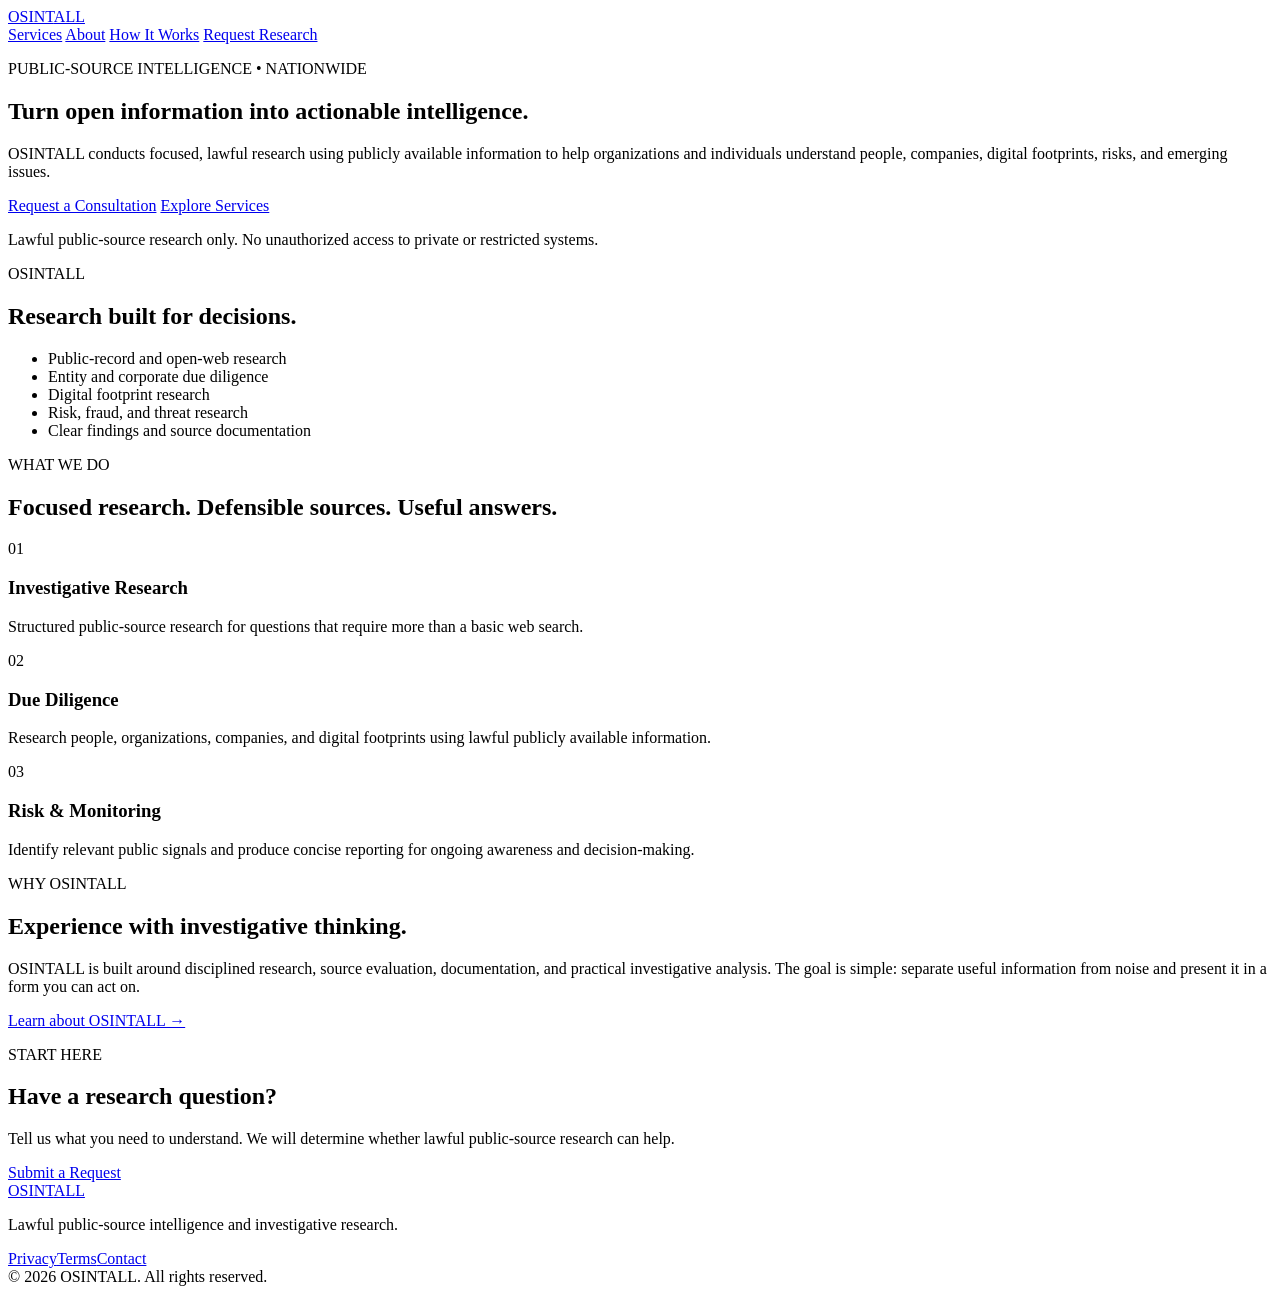
==== index.html @ 24fcc076 "Build OSINTALL public website homepage" ====
<!doctype html>
<html lang="en">
<head>
  <meta charset="utf-8">
  <meta name="viewport" content="width=device-width, initial-scale=1">
  <meta name="description" content="OSINTALL provides lawful, public-source intelligence research, due diligence, digital footprint analysis, risk research, and investigative support across the United States.">
  <title>OSINTALL | Public-Source Intelligence</title>
  <link rel="stylesheet" href="styles.css">
</head>
<body>
  <header class="site-header">
    <div class="container nav-wrap">
      <a class="brand" href="index.html">OSINT<span>ALL</span></a>
      <nav aria-label="Main navigation">
        <a href="services.html">Services</a>
        <a href="about.html">About</a>
        <a href="how-it-works.html">How It Works</a>
        <a class="nav-cta" href="contact.html">Request Research</a>
      </nav>
    </div>
  </header>

  <main>
    <section class="hero">
      <div class="container hero-grid">
        <div>
          <p class="eyebrow">PUBLIC-SOURCE INTELLIGENCE • NATIONWIDE</p>
          <h1>Turn open information into actionable intelligence.</h1>
          <p class="lead">OSINTALL conducts focused, lawful research using publicly available information to help organizations and individuals understand people, companies, digital footprints, risks, and emerging issues.</p>
          <div class="actions">
            <a class="button primary" href="contact.html">Request a Consultation</a>
            <a class="button secondary" href="services.html">Explore Services</a>
          </div>
          <p class="note">Lawful public-source research only. No unauthorized access to private or restricted systems.</p>
        </div>
        <div class="hero-card">
          <div class="signal">OSINTALL</div>
          <h2>Research built for decisions.</h2>
          <ul>
            <li>Public-record and open-web research</li>
            <li>Entity and corporate due diligence</li>
            <li>Digital footprint research</li>
            <li>Risk, fraud, and threat research</li>
            <li>Clear findings and source documentation</li>
          </ul>
        </div>
      </div>
    </section>

    <section class="section">
      <div class="container">
        <div class="section-heading">
          <p class="eyebrow">WHAT WE DO</p>
          <h2>Focused research. Defensible sources. Useful answers.</h2>
        </div>
        <div class="cards three">
          <article class="card"><span class="icon">01</span><h3>Investigative Research</h3><p>Structured public-source research for questions that require more than a basic web search.</p></article>
          <article class="card"><span class="icon">02</span><h3>Due Diligence</h3><p>Research people, organizations, companies, and digital footprints using lawful publicly available information.</p></article>
          <article class="card"><span class="icon">03</span><h3>Risk & Monitoring</h3><p>Identify relevant public signals and produce concise reporting for ongoing awareness and decision-making.</p></article>
        </div>
      </div>
    </section>

    <section class="section dark">
      <div class="container split">
        <div><p class="eyebrow">WHY OSINTALL</p><h2>Experience with investigative thinking.</h2></div>
        <div><p>OSINTALL is built around disciplined research, source evaluation, documentation, and practical investigative analysis. The goal is simple: separate useful information from noise and present it in a form you can act on.</p><a class="text-link" href="about.html">Learn about OSINTALL →</a></div>
      </div>
    </section>

    <section class="section">
      <div class="container cta-panel">
        <div><p class="eyebrow">START HERE</p><h2>Have a research question?</h2><p>Tell us what you need to understand. We will determine whether lawful public-source research can help.</p></div>
        <a class="button primary" href="contact.html">Submit a Request</a>
      </div>
    </section>
  </main>

  <footer class="site-footer">
    <div class="container footer-grid">
      <div><a class="brand" href="index.html">OSINT<span>ALL</span></a><p>Lawful public-source intelligence and investigative research.</p></div>
      <div><a href="privacy.html">Privacy</a><a href="terms.html">Terms</a><a href="contact.html">Contact</a></div>
    </div>
    <div class="container copyright">© 2026 OSINTALL. All rights reserved.</div>
  </footer>
  <script src="script.js"></script>
</body>
</html>
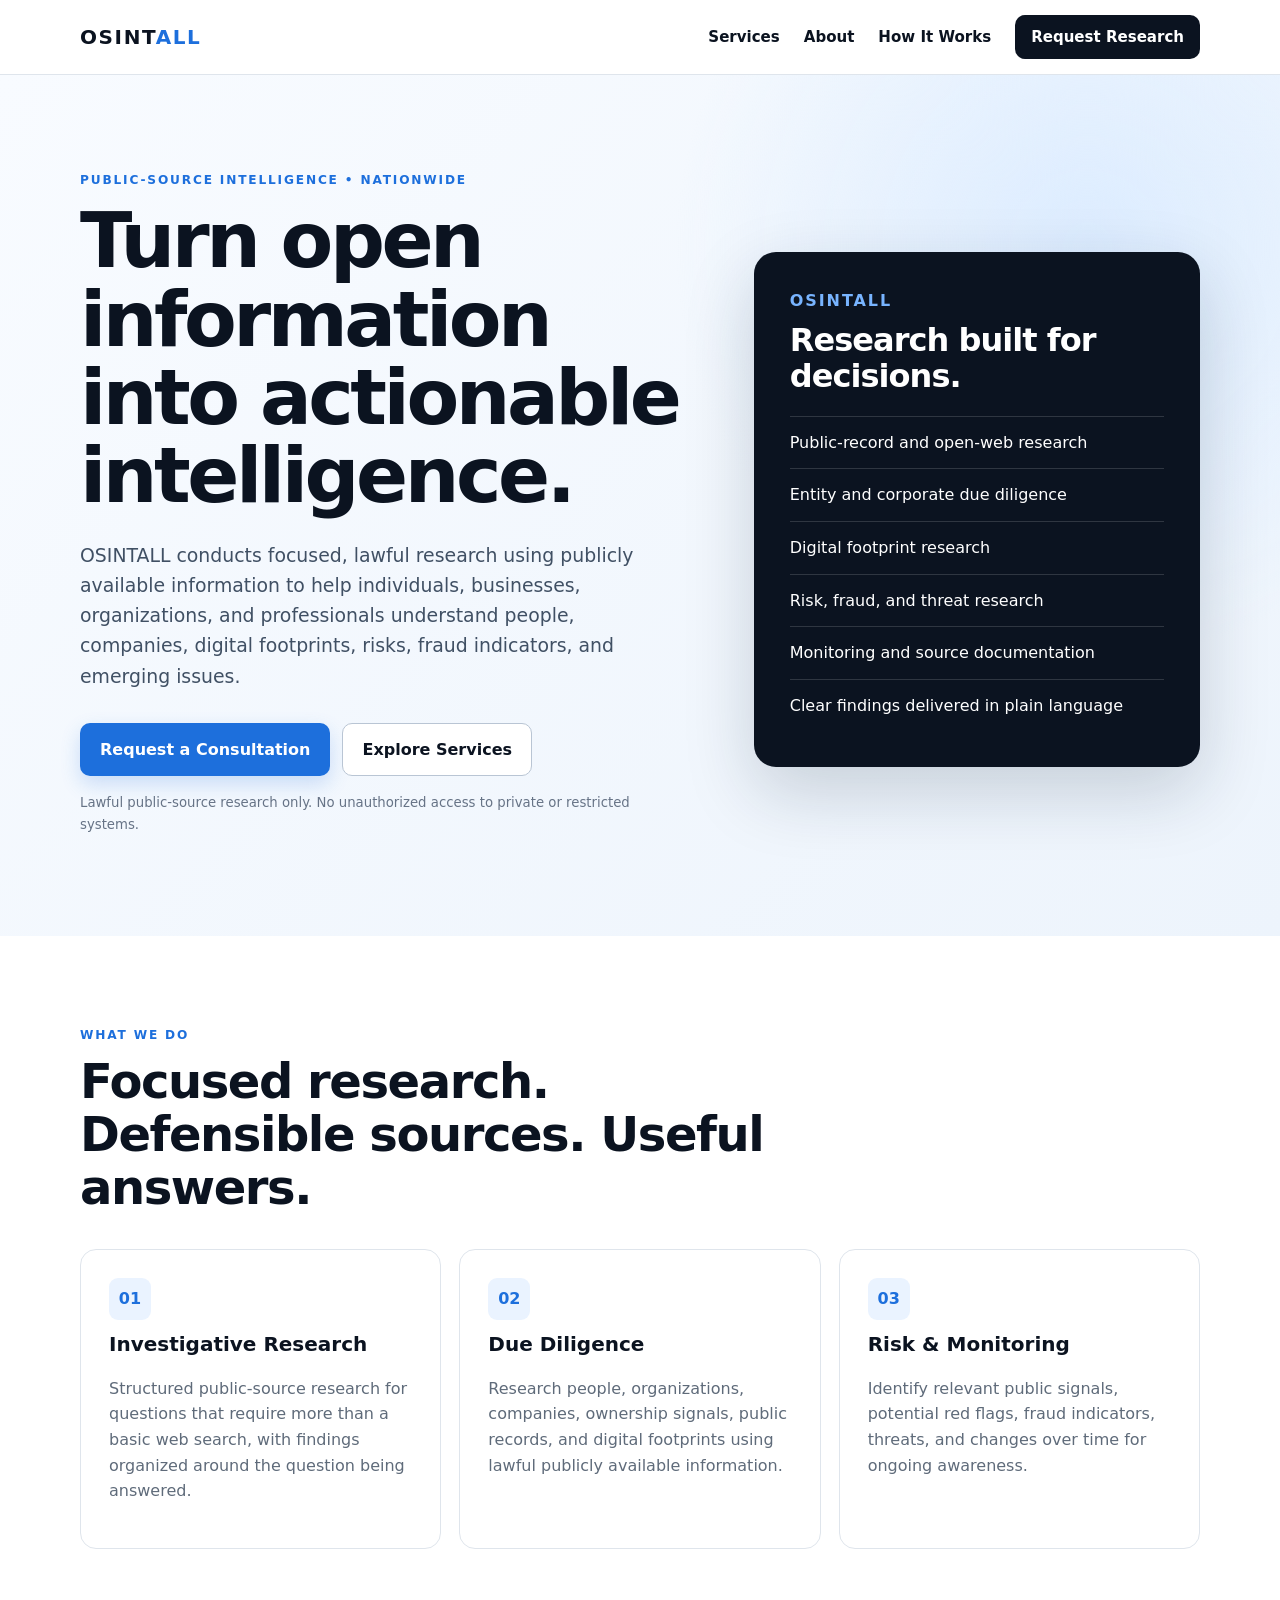
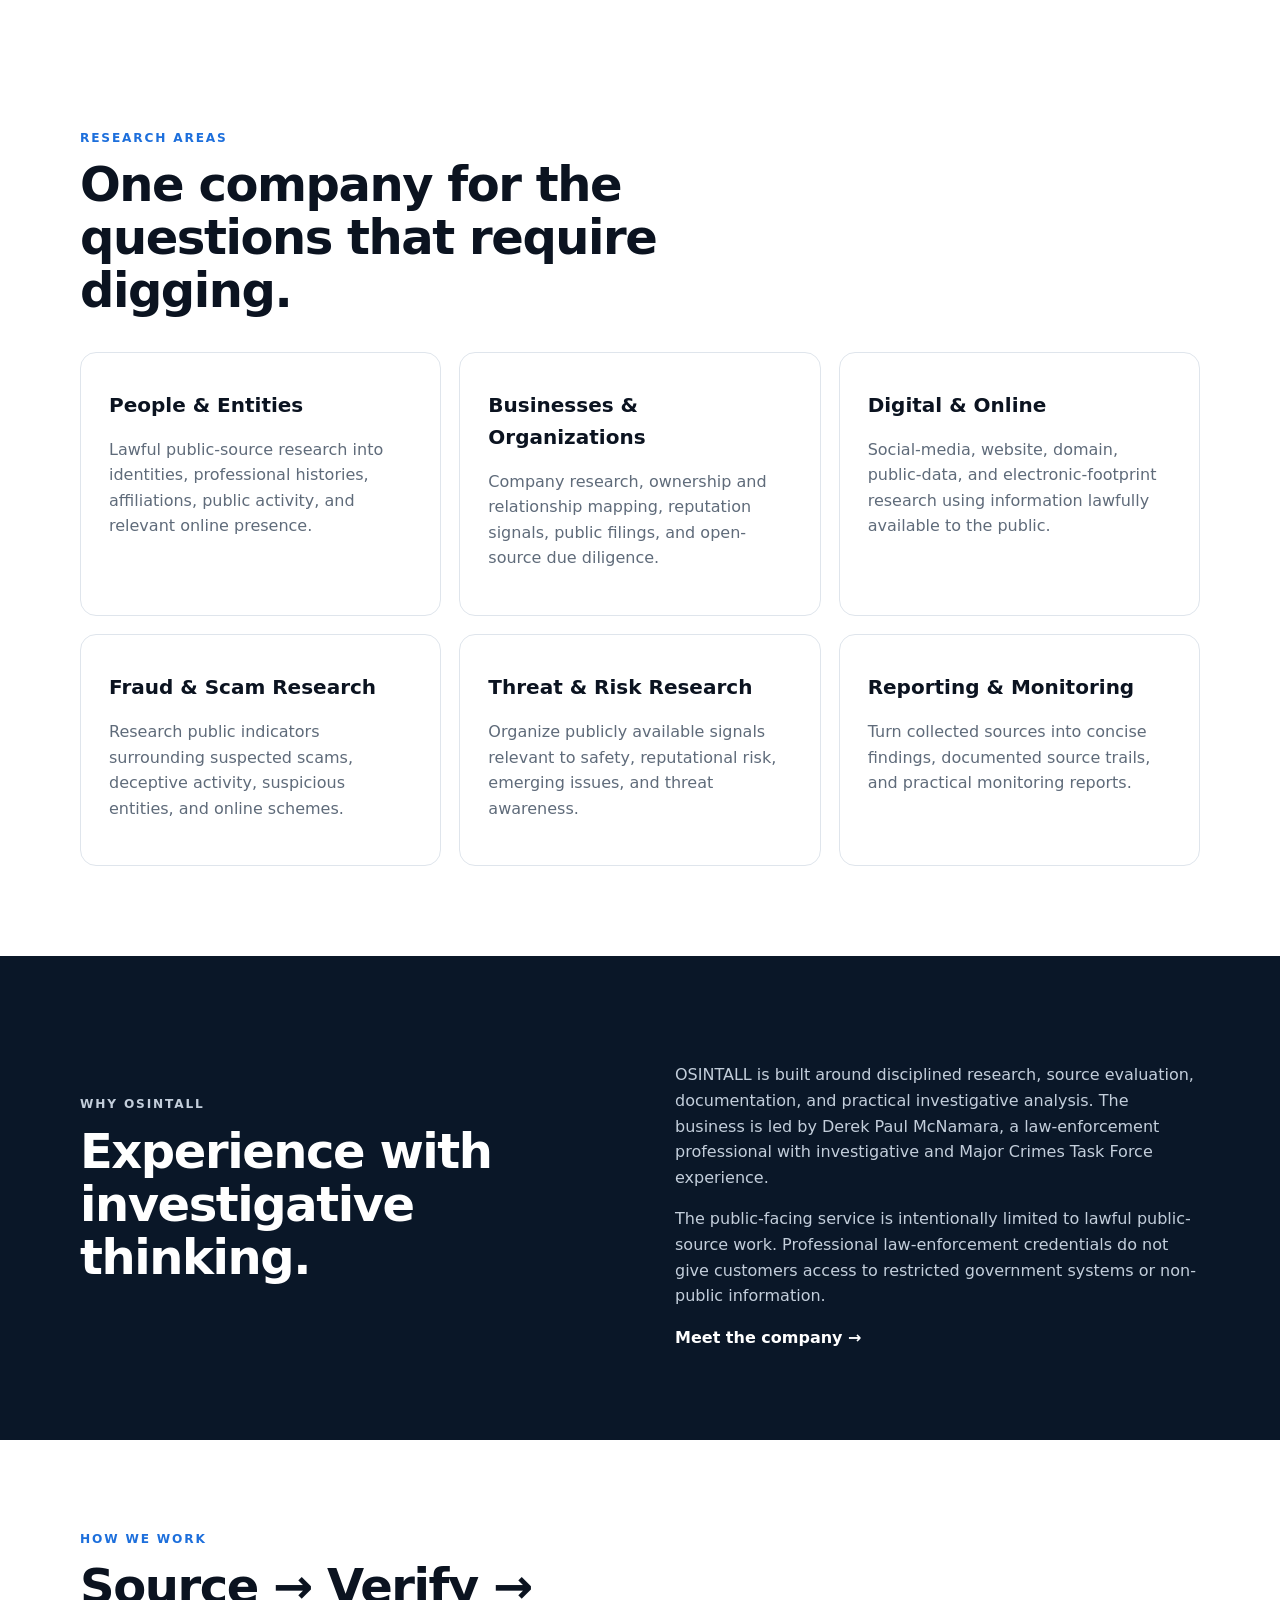
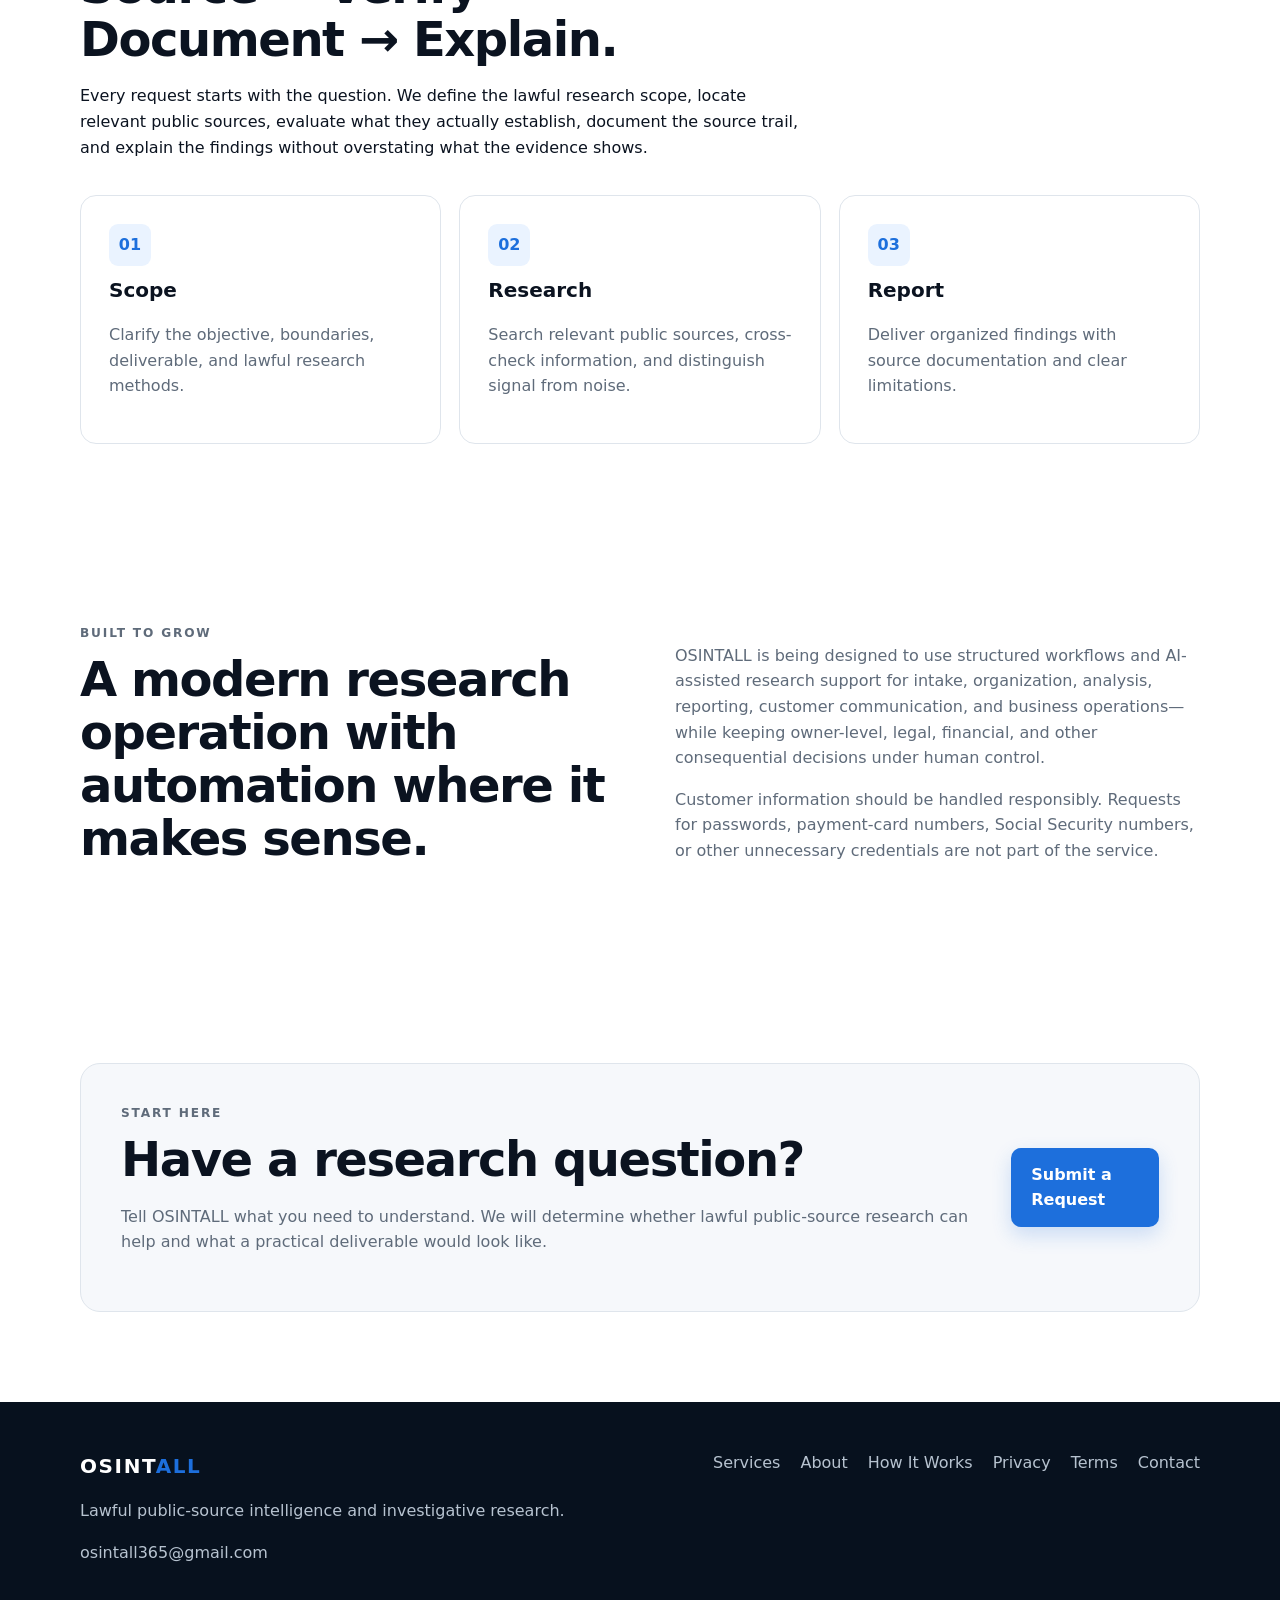
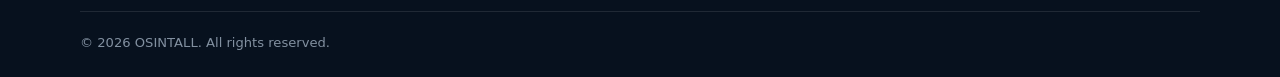
==== commit 1b91ec2e: "Expand homepage with full OSINTALL business positioning" ====
--- a/index.html
+++ b/index.html
@@ -3,8 +3,8 @@
 <head>
   <meta charset="utf-8">
   <meta name="viewport" content="width=device-width, initial-scale=1">
-  <meta name="description" content="OSINTALL provides lawful, public-source intelligence research, due diligence, digital footprint analysis, risk research, and investigative support across the United States.">
-  <title>OSINTALL | Public-Source Intelligence</title>
+  <meta name="description" content="OSINTALL provides lawful, public-source intelligence research, due diligence, digital footprint analysis, risk research, fraud research, monitoring, and investigative support nationwide.">
+  <title>OSINTALL | Public-Source Intelligence & Investigative Research</title>
   <link rel="stylesheet" href="styles.css">
 </head>
 <body>
@@ -26,7 +26,7 @@
         <div>
           <p class="eyebrow">PUBLIC-SOURCE INTELLIGENCE • NATIONWIDE</p>
           <h1>Turn open information into actionable intelligence.</h1>
-          <p class="lead">OSINTALL conducts focused, lawful research using publicly available information to help organizations and individuals understand people, companies, digital footprints, risks, and emerging issues.</p>
+          <p class="lead">OSINTALL conducts focused, lawful research using publicly available information to help individuals, businesses, organizations, and professionals understand people, companies, digital footprints, risks, fraud indicators, and emerging issues.</p>
           <div class="actions">
             <a class="button primary" href="contact.html">Request a Consultation</a>
             <a class="button secondary" href="services.html">Explore Services</a>
@@ -41,7 +41,8 @@
             <li>Entity and corporate due diligence</li>
             <li>Digital footprint research</li>
             <li>Risk, fraud, and threat research</li>
-            <li>Clear findings and source documentation</li>
+            <li>Monitoring and source documentation</li>
+            <li>Clear findings delivered in plain language</li>
           </ul>
         </div>
       </div>
@@ -54,9 +55,26 @@
           <h2>Focused research. Defensible sources. Useful answers.</h2>
         </div>
         <div class="cards three">
-          <article class="card"><span class="icon">01</span><h3>Investigative Research</h3><p>Structured public-source research for questions that require more than a basic web search.</p></article>
-          <article class="card"><span class="icon">02</span><h3>Due Diligence</h3><p>Research people, organizations, companies, and digital footprints using lawful publicly available information.</p></article>
-          <article class="card"><span class="icon">03</span><h3>Risk & Monitoring</h3><p>Identify relevant public signals and produce concise reporting for ongoing awareness and decision-making.</p></article>
+          <article class="card"><span class="icon">01</span><h3>Investigative Research</h3><p>Structured public-source research for questions that require more than a basic web search, with findings organized around the question being answered.</p></article>
+          <article class="card"><span class="icon">02</span><h3>Due Diligence</h3><p>Research people, organizations, companies, ownership signals, public records, and digital footprints using lawful publicly available information.</p></article>
+          <article class="card"><span class="icon">03</span><h3>Risk & Monitoring</h3><p>Identify relevant public signals, potential red flags, fraud indicators, threats, and changes over time for ongoing awareness.</p></article>
+        </div>
+      </div>
+    </section>
+
+    <section class="section light-panel">
+      <div class="container">
+        <div class="section-heading">
+          <p class="eyebrow">RESEARCH AREAS</p>
+          <h2>One company for the questions that require digging.</h2>
+        </div>
+        <div class="cards three">
+          <article class="card"><h3>People & Entities</h3><p>Lawful public-source research into identities, professional histories, affiliations, public activity, and relevant online presence.</p></article>
+          <article class="card"><h3>Businesses & Organizations</h3><p>Company research, ownership and relationship mapping, reputation signals, public filings, and open-source due diligence.</p></article>
+          <article class="card"><h3>Digital & Online</h3><p>Social-media, website, domain, public-data, and electronic-footprint research using information lawfully available to the public.</p></article>
+          <article class="card"><h3>Fraud & Scam Research</h3><p>Research public indicators surrounding suspected scams, deceptive activity, suspicious entities, and online schemes.</p></article>
+          <article class="card"><h3>Threat & Risk Research</h3><p>Organize publicly available signals relevant to safety, reputational risk, emerging issues, and threat awareness.</p></article>
+          <article class="card"><h3>Reporting & Monitoring</h3><p>Turn collected sources into concise findings, documented source trails, and practical monitoring reports.</p></article>
         </div>
       </div>
     </section>
@@ -64,13 +82,35 @@
     <section class="section dark">
       <div class="container split">
         <div><p class="eyebrow">WHY OSINTALL</p><h2>Experience with investigative thinking.</h2></div>
-        <div><p>OSINTALL is built around disciplined research, source evaluation, documentation, and practical investigative analysis. The goal is simple: separate useful information from noise and present it in a form you can act on.</p><a class="text-link" href="about.html">Learn about OSINTALL →</a></div>
+        <div><p>OSINTALL is built around disciplined research, source evaluation, documentation, and practical investigative analysis. The business is led by Derek Paul McNamara, a law-enforcement professional with investigative and Major Crimes Task Force experience.</p><p>The public-facing service is intentionally limited to lawful public-source work. Professional law-enforcement credentials do not give customers access to restricted government systems or non-public information.</p><a class="text-link" href="about.html">Meet the company →</a></div>
+      </div>
+    </section>
+
+    <section class="section">
+      <div class="container">
+        <div class="section-heading">
+          <p class="eyebrow">HOW WE WORK</p>
+          <h2>Source → Verify → Document → Explain.</h2>
+          <p>Every request starts with the question. We define the lawful research scope, locate relevant public sources, evaluate what they actually establish, document the source trail, and explain the findings without overstating what the evidence shows.</p>
+        </div>
+        <div class="cards three">
+          <article class="card"><span class="icon">01</span><h3>Scope</h3><p>Clarify the objective, boundaries, deliverable, and lawful research methods.</p></article>
+          <article class="card"><span class="icon">02</span><h3>Research</h3><p>Search relevant public sources, cross-check information, and distinguish signal from noise.</p></article>
+          <article class="card"><span class="icon">03</span><h3>Report</h3><p>Deliver organized findings with source documentation and clear limitations.</p></article>
+        </div>
+      </div>
+    </section>
+
+    <section class="section light-panel">
+      <div class="container split">
+        <div><p class="eyebrow">BUILT TO GROW</p><h2>A modern research operation with automation where it makes sense.</h2></div>
+        <div><p>OSINTALL is being designed to use structured workflows and AI-assisted research support for intake, organization, analysis, reporting, customer communication, and business operations—while keeping owner-level, legal, financial, and other consequential decisions under human control.</p><p>Customer information should be handled responsibly. Requests for passwords, payment-card numbers, Social Security numbers, or other unnecessary credentials are not part of the service.</p></div>
       </div>
     </section>
 
     <section class="section">
       <div class="container cta-panel">
-        <div><p class="eyebrow">START HERE</p><h2>Have a research question?</h2><p>Tell us what you need to understand. We will determine whether lawful public-source research can help.</p></div>
+        <div><p class="eyebrow">START HERE</p><h2>Have a research question?</h2><p>Tell OSINTALL what you need to understand. We will determine whether lawful public-source research can help and what a practical deliverable would look like.</p></div>
         <a class="button primary" href="contact.html">Submit a Request</a>
       </div>
     </section>
@@ -78,8 +118,8 @@
 
   <footer class="site-footer">
     <div class="container footer-grid">
-      <div><a class="brand" href="index.html">OSINT<span>ALL</span></a><p>Lawful public-source intelligence and investigative research.</p></div>
-      <div><a href="privacy.html">Privacy</a><a href="terms.html">Terms</a><a href="contact.html">Contact</a></div>
+      <div><a class="brand" href="index.html">OSINT<span>ALL</span></a><p>Lawful public-source intelligence and investigative research.</p><p><a href="mailto:osintall365@gmail.com">osintall365@gmail.com</a></p></div>
+      <div><a href="services.html">Services</a><a href="about.html">About</a><a href="how-it-works.html">How It Works</a><a href="privacy.html">Privacy</a><a href="terms.html">Terms</a><a href="contact.html">Contact</a></div>
     </div>
     <div class="container copyright">© 2026 OSINTALL. All rights reserved.</div>
   </footer>
--- a/styles.css
+++ b/styles.css
@@ -0,0 +1 @@
+:root{--ink:#0b1320;--muted:#5f6b7a;--line:#dfe5ec;--paper:#f6f8fb;--white:#fff;--accent:#1d6fdc;--accent2:#0e4f9f;--dark:#0a1728}*{box-sizing:border-box}html{scroll-behavior:smooth}body{margin:0;font-family:Inter,ui-sans-serif,system-ui,-apple-system,BlinkMacSystemFont,"Segoe UI",sans-serif;color:var(--ink);background:var(--white);line-height:1.6}a{color:inherit;text-decoration:none}.container{width:min(1120px,calc(100% - 40px));margin:auto}.site-header{position:sticky;top:0;z-index:20;background:rgba(255,255,255,.94);backdrop-filter:blur(12px);border-bottom:1px solid var(--line)}.nav-wrap{min-height:74px;display:flex;align-items:center;justify-content:space-between;gap:24px}.brand{font-size:1.25rem;font-weight:900;letter-spacing:.08em}.brand span{color:var(--accent)}nav{display:flex;align-items:center;gap:24px;font-size:.94rem;font-weight:700}nav a:not(.nav-cta):hover,.text-link:hover{color:var(--accent)}.nav-cta,.button{display:inline-flex;align-items:center;justify-content:center;border-radius:10px;font-weight:800}.nav-cta{background:var(--ink);color:#fff;padding:10px 16px}.hero{background:radial-gradient(circle at 85% 20%,#dcecff 0,transparent 32%),linear-gradient(135deg,#f8fbff,#edf4fc);padding:96px 0 88px}.hero-grid{display:grid;grid-template-columns:1.15fr .85fr;gap:70px;align-items:center}h1{font-size:clamp(2.6rem,6vw,5.2rem);line-height:1.02;letter-spacing:-.045em;margin:12px 0 24px;max-width:800px}h2{font-size:clamp(2rem,4vw,3rem);line-height:1.1;letter-spacing:-.03em;margin:10px 0 18px}h3{margin:8px 0;font-size:1.25rem}.lead{font-size:1.18rem;color:#405064;max-width:690px}.eyebrow{font-size:.76rem;letter-spacing:.15em;font-weight:900;color:var(--accent);margin:0}.actions{display:flex;flex-wrap:wrap;gap:12px;margin:32px 0 16px}.button{padding:13px 19px;border:1px solid transparent}.button.primary{background:var(--accent);color:#fff;box-shadow:0 8px 20px rgba(29,111,220,.2)}.button.primary:hover{background:var(--accent2)}.button.secondary{border-color:#b9c5d4;background:#fff}.note{font-size:.83rem;color:#667386}.hero-card{background:var(--ink);color:#fff;padding:36px;border-radius:22px;box-shadow:0 25px 70px rgba(13,31,53,.18)}.hero-card h2{font-size:2rem}.hero-card ul{padding:0;margin:22px 0 0;list-style:none}.hero-card li{padding:13px 0;border-top:1px solid rgba(255,255,255,.15)}.signal{display:inline-block;font-weight:900;letter-spacing:.12em;color:#78b4ff}.section{padding:90px 0}.section-heading{max-width:720px;margin-bottom:35px}.cards{display:grid;gap:18px}.cards.three{grid-template-columns:repeat(3,1fr)}.card{border:1px solid var(--line);border-radius:16px;padding:28px;background:#fff}.card:hover{transform:translateY(-2px);box-shadow:0 12px 35px rgba(20,35,55,.08)}.icon{display:inline-grid;place-items:center;width:42px;height:42px;border-radius:9px;background:#eaf3ff;color:var(--accent);font-weight:900}.card p,.split p,.cta-panel p{color:var(--muted)}.dark{background:var(--dark);color:#fff}.dark .eyebrow{color:#78b4ff}.dark .split p{color:#c3cedb}.split{display:grid;grid-template-columns:1fr 1fr;gap:70px;align-items:center}.text-link{font-weight:900;color:#fff}.cta-panel{border:1px solid var(--line);border-radius:20px;padding:40px;display:flex;align-items:center;justify-content:space-between;gap:30px;background:var(--paper)}.site-footer{background:#07111e;color:#b7c3d0;padding:48px 0 24px}.footer-grid{display:flex;justify-content:space-between;gap:30px}.footer-grid>div:last-child{display:flex;gap:20px}.footer-grid .brand{color:#fff}.copyright{border-top:1px solid rgba(255,255,255,.1);margin-top:30px;padding-top:20px;font-size:.82rem;color:#8290a0}@media(max-width:800px){nav a:not(.nav-cta){display:none}.hero{padding:64px 0}.hero-grid,.split,.cards.three{grid-template-columns:1fr;gap:28px}.section{padding:64px 0}.cta-panel,.footer-grid{flex-direction:column;align-items:flex-start}.footer-grid>div:last-child{flex-wrap:wrap}}
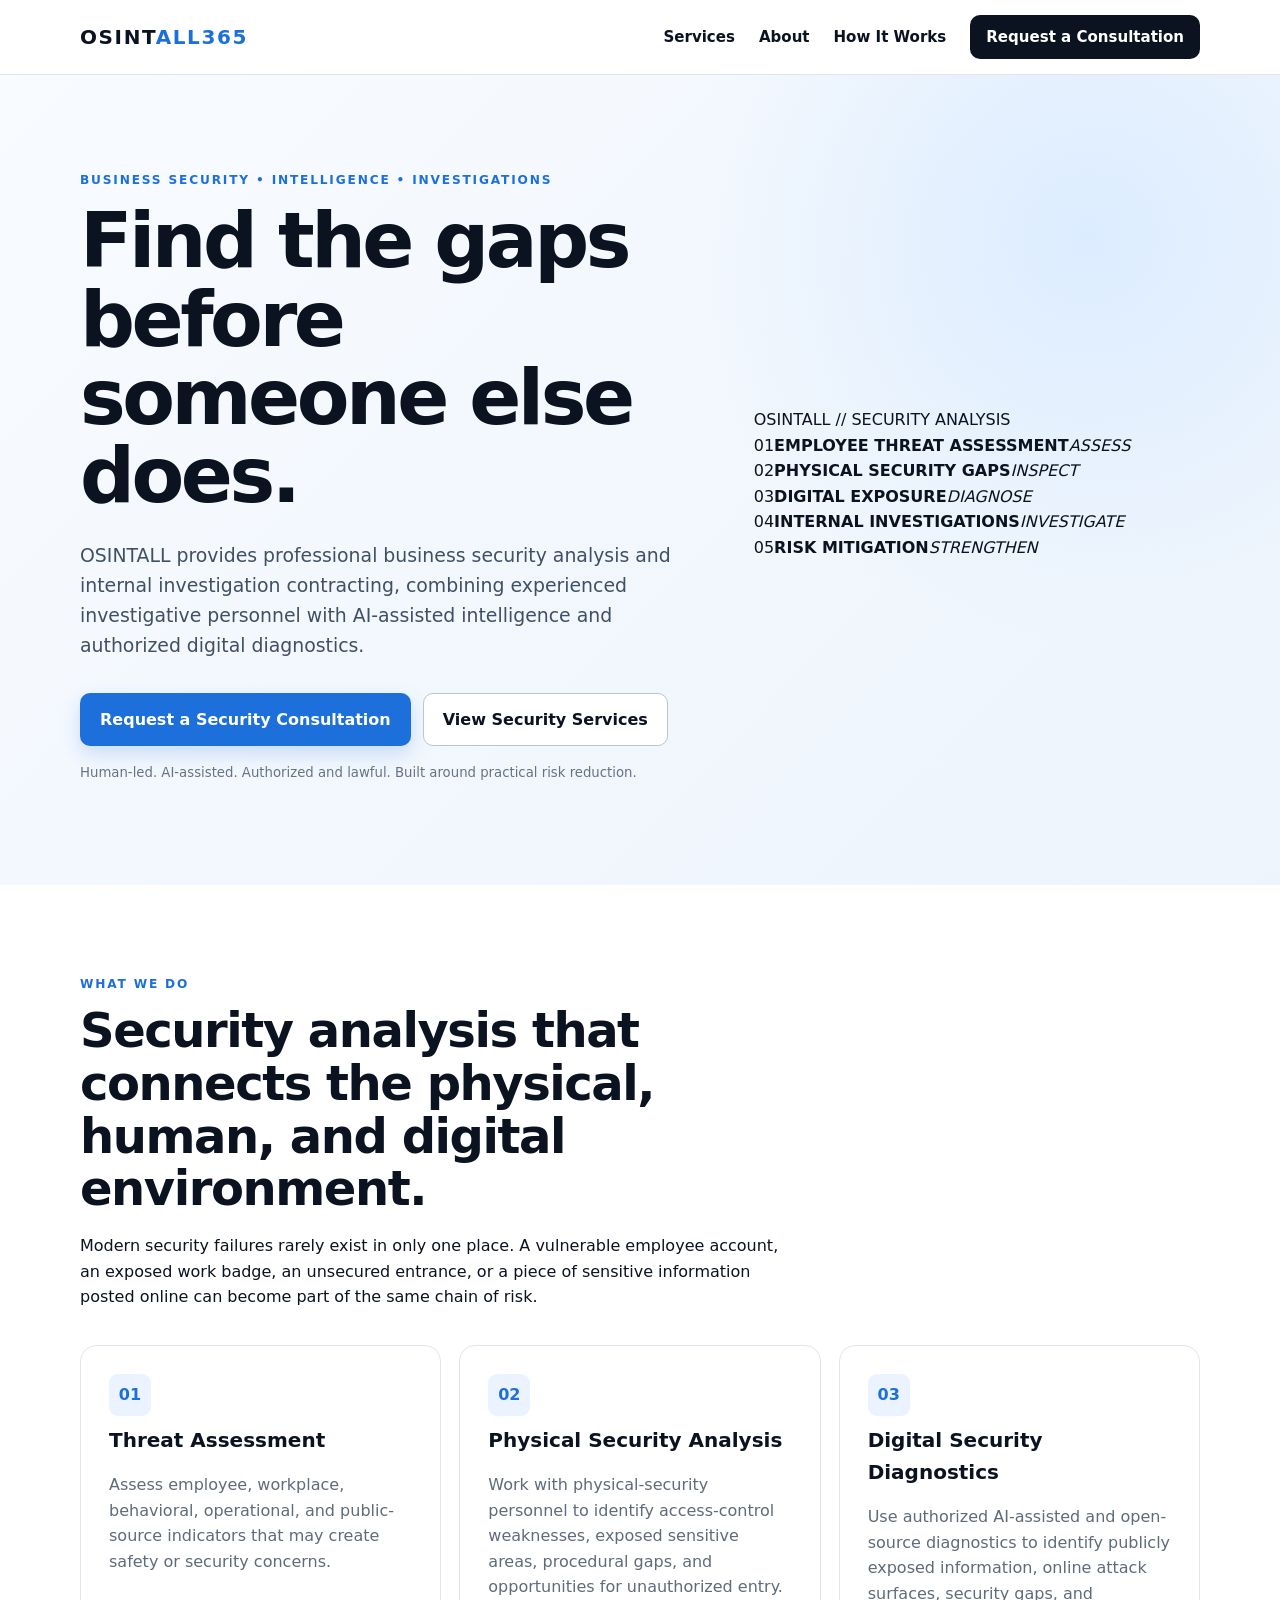
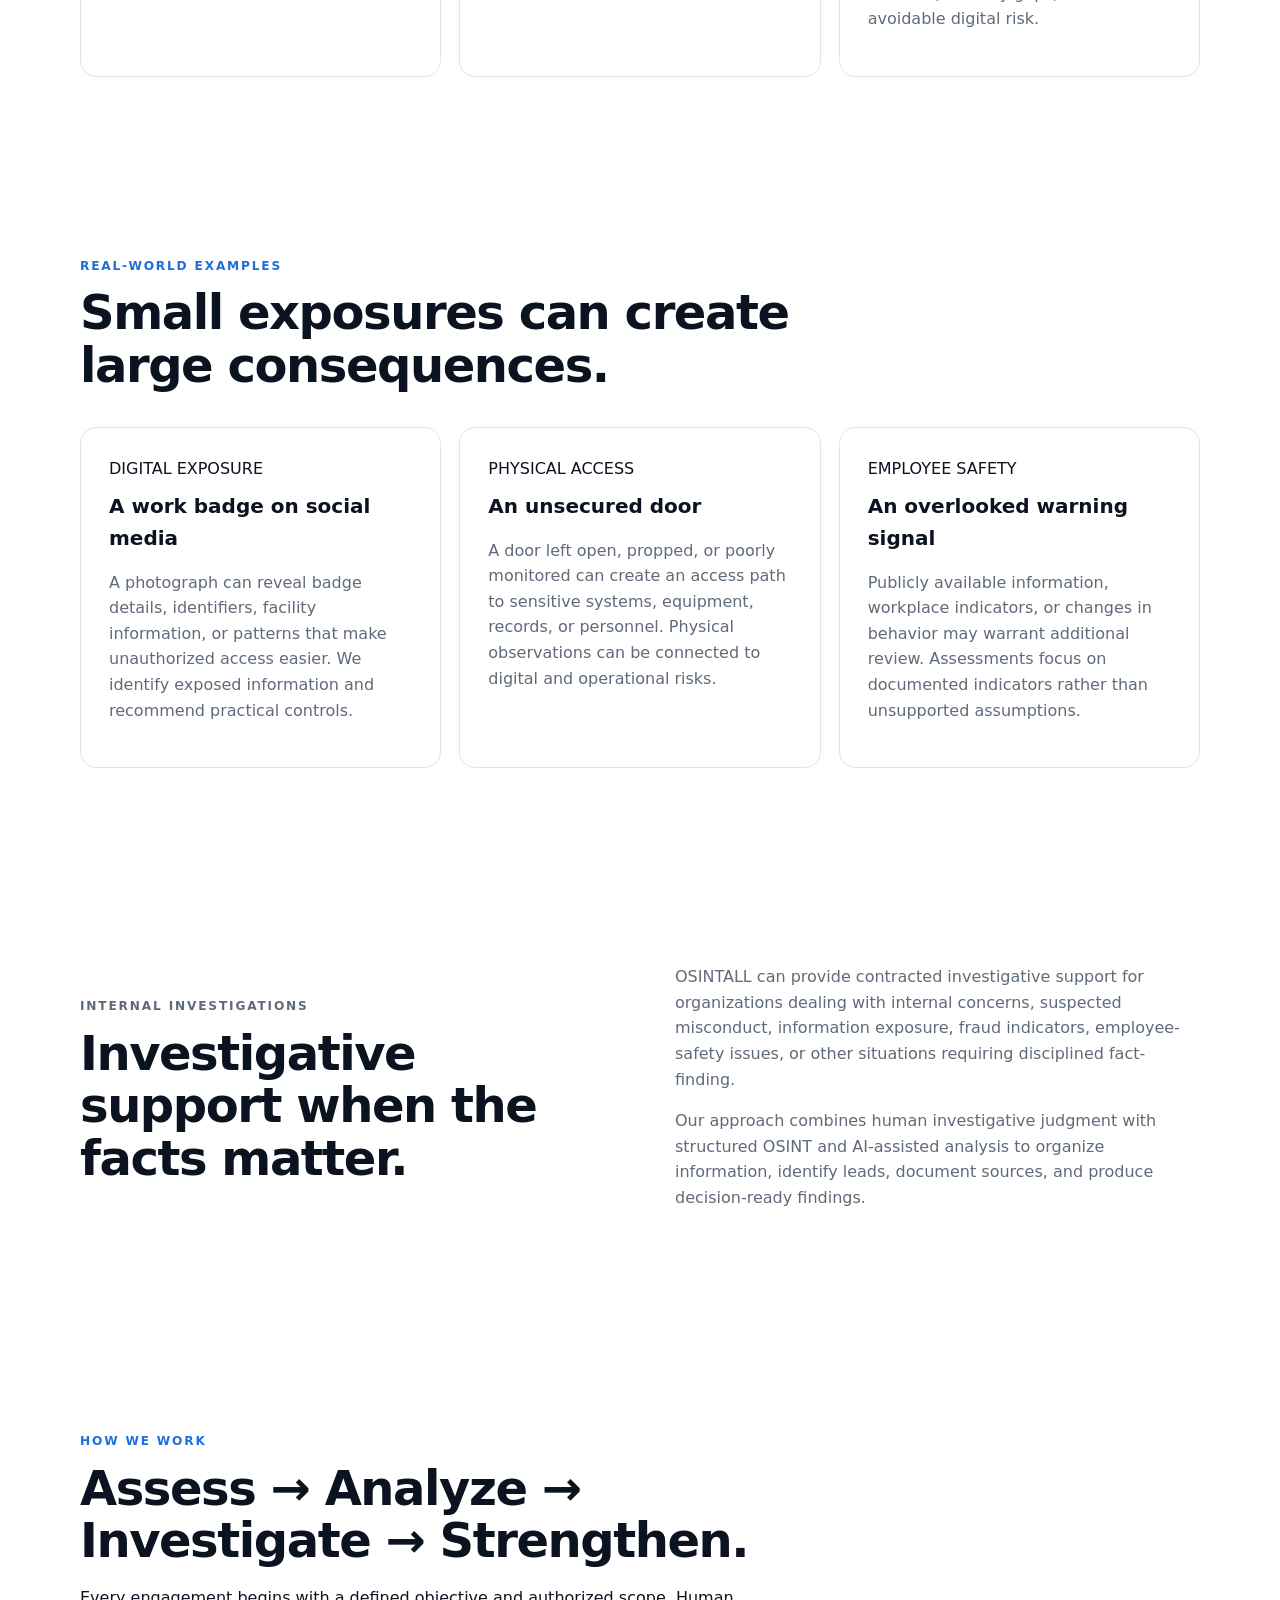
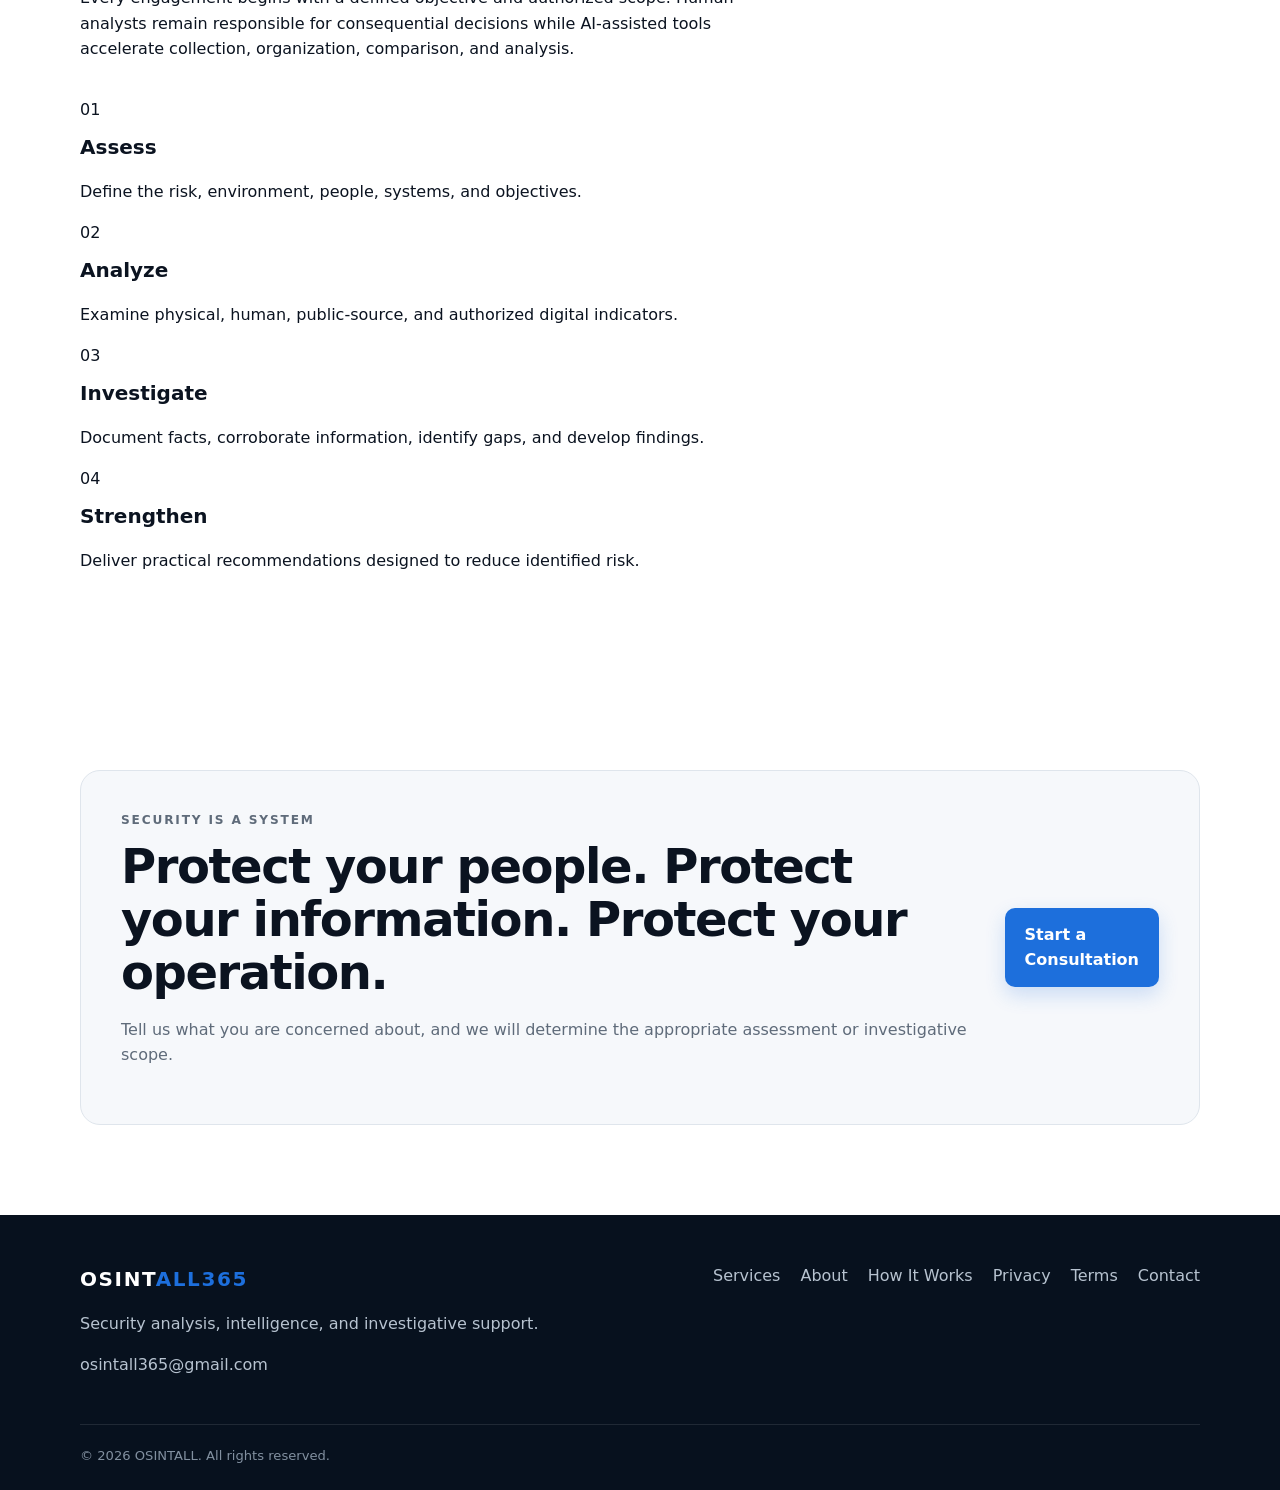
==== commit 6aa2ce13: "Reposition OSINTALL as professional security analysis and investigations firm" ====
--- a/index.html
+++ b/index.html
@@ -3,47 +3,62 @@
 <head>
   <meta charset="utf-8">
   <meta name="viewport" content="width=device-width, initial-scale=1">
-  <meta name="description" content="OSINTALL provides lawful, public-source intelligence research, due diligence, digital footprint analysis, risk research, fraud research, monitoring, and investigative support nationwide.">
-  <title>OSINTALL | Public-Source Intelligence & Investigative Research</title>
+  <meta name="description" content="OSINTALL provides professional business security analysis, internal investigation contracting, threat assessment, physical security support, employee safety risk analysis, and authorized digital security diagnostics.">
+  <title>OSINTALL | Security Analysis • Intelligence • Investigations</title>
   <link rel="stylesheet" href="styles.css">
 </head>
 <body>
   <header class="site-header">
     <div class="container nav-wrap">
-      <a class="brand" href="index.html">OSINT<span>ALL</span></a>
+      <a class="brand" href="index.html">OSINT<span>ALL365</span></a>
       <nav aria-label="Main navigation">
         <a href="services.html">Services</a>
         <a href="about.html">About</a>
         <a href="how-it-works.html">How It Works</a>
-        <a class="nav-cta" href="contact.html">Request Research</a>
+        <a class="nav-cta" href="contact.html">Request a Consultation</a>
       </nav>
     </div>
   </header>
 
   <main>
     <section class="hero">
+      <div class="digital-grid"></div>
       <div class="container hero-grid">
-        <div>
-          <p class="eyebrow">PUBLIC-SOURCE INTELLIGENCE • NATIONWIDE</p>
-          <h1>Turn open information into actionable intelligence.</h1>
-          <p class="lead">OSINTALL conducts focused, lawful research using publicly available information to help individuals, businesses, organizations, and professionals understand people, companies, digital footprints, risks, fraud indicators, and emerging issues.</p>
+        <div class="hero-copy">
+          <p class="eyebrow">BUSINESS SECURITY • INTELLIGENCE • INVESTIGATIONS</p>
+          <h1>Find the gaps <span>before someone else does.</span></h1>
+          <p class="lead">OSINTALL provides professional business security analysis and internal investigation contracting, combining experienced investigative personnel with AI-assisted intelligence and authorized digital diagnostics.</p>
           <div class="actions">
-            <a class="button primary" href="contact.html">Request a Consultation</a>
-            <a class="button secondary" href="services.html">Explore Services</a>
+            <a class="button primary" href="contact.html">Request a Security Consultation</a>
+            <a class="button secondary" href="services.html">View Security Services</a>
           </div>
-          <p class="note">Lawful public-source research only. No unauthorized access to private or restricted systems.</p>
+          <p class="note">Human-led. AI-assisted. Authorized and lawful. Built around practical risk reduction.</p>
         </div>
-        <div class="hero-card">
-          <div class="signal">OSINTALL</div>
-          <h2>Research built for decisions.</h2>
-          <ul>
-            <li>Public-record and open-web research</li>
-            <li>Entity and corporate due diligence</li>
-            <li>Digital footprint research</li>
-            <li>Risk, fraud, and threat research</li>
-            <li>Monitoring and source documentation</li>
-            <li>Clear findings delivered in plain language</li>
-          </ul>
+        <div class="hero-panel">
+          <div class="panel-label">OSINTALL // SECURITY ANALYSIS</div>
+          <div class="scan-line"></div>
+          <div class="diagnostic-list">
+            <div><span>01</span><strong>EMPLOYEE THREAT ASSESSMENT</strong><em>ASSESS</em></div>
+            <div><span>02</span><strong>PHYSICAL SECURITY GAPS</strong><em>INSPECT</em></div>
+            <div><span>03</span><strong>DIGITAL EXPOSURE</strong><em>DIAGNOSE</em></div>
+            <div><span>04</span><strong>INTERNAL INVESTIGATIONS</strong><em>INVESTIGATE</em></div>
+            <div><span>05</span><strong>RISK MITIGATION</strong><em>STRENGTHEN</em></div>
+          </div>
+        </div>
+      </div>
+    </section>
+
+    <section class="section section-dark">
+      <div class="container">
+        <div class="section-heading">
+          <p class="eyebrow">WHAT WE DO</p>
+          <h2>Security analysis that connects the physical, human, and digital environment.</h2>
+          <p>Modern security failures rarely exist in only one place. A vulnerable employee account, an exposed work badge, an unsecured entrance, or a piece of sensitive information posted online can become part of the same chain of risk.</p>
+        </div>
+        <div class="cards three">
+          <article class="card"><span class="icon">01</span><h3>Threat Assessment</h3><p>Assess employee, workplace, behavioral, operational, and public-source indicators that may create safety or security concerns.</p></article>
+          <article class="card"><span class="icon">02</span><h3>Physical Security Analysis</h3><p>Work with physical-security personnel to identify access-control weaknesses, exposed sensitive areas, procedural gaps, and opportunities for unauthorized entry.</p></article>
+          <article class="card"><span class="icon">03</span><h3>Digital Security Diagnostics</h3><p>Use authorized AI-assisted and open-source diagnostics to identify publicly exposed information, online attack surfaces, security gaps, and avoidable digital risk.</p></article>
         </div>
       </div>
     </section>
@@ -51,38 +66,21 @@
     <section class="section">
       <div class="container">
         <div class="section-heading">
-          <p class="eyebrow">WHAT WE DO</p>
-          <h2>Focused research. Defensible sources. Useful answers.</h2>
+          <p class="eyebrow">REAL-WORLD EXAMPLES</p>
+          <h2>Small exposures can create large consequences.</h2>
         </div>
         <div class="cards three">
-          <article class="card"><span class="icon">01</span><h3>Investigative Research</h3><p>Structured public-source research for questions that require more than a basic web search, with findings organized around the question being answered.</p></article>
-          <article class="card"><span class="icon">02</span><h3>Due Diligence</h3><p>Research people, organizations, companies, ownership signals, public records, and digital footprints using lawful publicly available information.</p></article>
-          <article class="card"><span class="icon">03</span><h3>Risk & Monitoring</h3><p>Identify relevant public signals, potential red flags, fraud indicators, threats, and changes over time for ongoing awareness.</p></article>
+          <article class="card"><span class="risk-tag">DIGITAL EXPOSURE</span><h3>A work badge on social media</h3><p>A photograph can reveal badge details, identifiers, facility information, or patterns that make unauthorized access easier. We identify exposed information and recommend practical controls.</p></article>
+          <article class="card"><span class="risk-tag">PHYSICAL ACCESS</span><h3>An unsecured door</h3><p>A door left open, propped, or poorly monitored can create an access path to sensitive systems, equipment, records, or personnel. Physical observations can be connected to digital and operational risks.</p></article>
+          <article class="card"><span class="risk-tag">EMPLOYEE SAFETY</span><h3>An overlooked warning signal</h3><p>Publicly available information, workplace indicators, or changes in behavior may warrant additional review. Assessments focus on documented indicators rather than unsupported assumptions.</p></article>
         </div>
       </div>
     </section>
 
-    <section class="section light-panel">
-      <div class="container">
-        <div class="section-heading">
-          <p class="eyebrow">RESEARCH AREAS</p>
-          <h2>One company for the questions that require digging.</h2>
-        </div>
-        <div class="cards three">
-          <article class="card"><h3>People & Entities</h3><p>Lawful public-source research into identities, professional histories, affiliations, public activity, and relevant online presence.</p></article>
-          <article class="card"><h3>Businesses & Organizations</h3><p>Company research, ownership and relationship mapping, reputation signals, public filings, and open-source due diligence.</p></article>
-          <article class="card"><h3>Digital & Online</h3><p>Social-media, website, domain, public-data, and electronic-footprint research using information lawfully available to the public.</p></article>
-          <article class="card"><h3>Fraud & Scam Research</h3><p>Research public indicators surrounding suspected scams, deceptive activity, suspicious entities, and online schemes.</p></article>
-          <article class="card"><h3>Threat & Risk Research</h3><p>Organize publicly available signals relevant to safety, reputational risk, emerging issues, and threat awareness.</p></article>
-          <article class="card"><h3>Reporting & Monitoring</h3><p>Turn collected sources into concise findings, documented source trails, and practical monitoring reports.</p></article>
-        </div>
-      </div>
-    </section>
-
-    <section class="section dark">
+    <section class="section section-dark">
       <div class="container split">
-        <div><p class="eyebrow">WHY OSINTALL</p><h2>Experience with investigative thinking.</h2></div>
-        <div><p>OSINTALL is built around disciplined research, source evaluation, documentation, and practical investigative analysis. The business is led by Derek Paul McNamara, a law-enforcement professional with investigative and Major Crimes Task Force experience.</p><p>The public-facing service is intentionally limited to lawful public-source work. Professional law-enforcement credentials do not give customers access to restricted government systems or non-public information.</p><a class="text-link" href="about.html">Meet the company →</a></div>
+        <div><p class="eyebrow">INTERNAL INVESTIGATIONS</p><h2>Investigative support when the facts matter.</h2></div>
+        <div><p>OSINTALL can provide contracted investigative support for organizations dealing with internal concerns, suspected misconduct, information exposure, fraud indicators, employee-safety issues, or other situations requiring disciplined fact-finding.</p><p>Our approach combines human investigative judgment with structured OSINT and AI-assisted analysis to organize information, identify leads, document sources, and produce decision-ready findings.</p><a class="text-link" href="services.html">Explore investigative services →</a></div>
       </div>
     </section>
 
@@ -90,35 +88,29 @@
       <div class="container">
         <div class="section-heading">
           <p class="eyebrow">HOW WE WORK</p>
-          <h2>Source → Verify → Document → Explain.</h2>
-          <p>Every request starts with the question. We define the lawful research scope, locate relevant public sources, evaluate what they actually establish, document the source trail, and explain the findings without overstating what the evidence shows.</p>
+          <h2>Assess → Analyze → Investigate → Strengthen.</h2>
+          <p>Every engagement begins with a defined objective and authorized scope. Human analysts remain responsible for consequential decisions while AI-assisted tools accelerate collection, organization, comparison, and analysis.</p>
         </div>
-        <div class="cards three">
-          <article class="card"><span class="icon">01</span><h3>Scope</h3><p>Clarify the objective, boundaries, deliverable, and lawful research methods.</p></article>
-          <article class="card"><span class="icon">02</span><h3>Research</h3><p>Search relevant public sources, cross-check information, and distinguish signal from noise.</p></article>
-          <article class="card"><span class="icon">03</span><h3>Report</h3><p>Deliver organized findings with source documentation and clear limitations.</p></article>
+        <div class="process-grid">
+          <article class="process-step"><span>01</span><h3>Assess</h3><p>Define the risk, environment, people, systems, and objectives.</p></article>
+          <article class="process-step"><span>02</span><h3>Analyze</h3><p>Examine physical, human, public-source, and authorized digital indicators.</p></article>
+          <article class="process-step"><span>03</span><h3>Investigate</h3><p>Document facts, corroborate information, identify gaps, and develop findings.</p></article>
+          <article class="process-step"><span>04</span><h3>Strengthen</h3><p>Deliver practical recommendations designed to reduce identified risk.</p></article>
         </div>
       </div>
     </section>
 
-    <section class="section light-panel">
-      <div class="container split">
-        <div><p class="eyebrow">BUILT TO GROW</p><h2>A modern research operation with automation where it makes sense.</h2></div>
-        <div><p>OSINTALL is being designed to use structured workflows and AI-assisted research support for intake, organization, analysis, reporting, customer communication, and business operations—while keeping owner-level, legal, financial, and other consequential decisions under human control.</p><p>Customer information should be handled responsibly. Requests for passwords, payment-card numbers, Social Security numbers, or other unnecessary credentials are not part of the service.</p></div>
-      </div>
-    </section>
-
-    <section class="section">
+    <section class="section section-accent">
       <div class="container cta-panel">
-        <div><p class="eyebrow">START HERE</p><h2>Have a research question?</h2><p>Tell OSINTALL what you need to understand. We will determine whether lawful public-source research can help and what a practical deliverable would look like.</p></div>
-        <a class="button primary" href="contact.html">Submit a Request</a>
+        <div><p class="eyebrow">SECURITY IS A SYSTEM</p><h2>Protect your people. Protect your information. Protect your operation.</h2><p>Tell us what you are concerned about, and we will determine the appropriate assessment or investigative scope.</p></div>
+        <a class="button primary" href="contact.html">Start a Consultation</a>
       </div>
     </section>
   </main>
 
   <footer class="site-footer">
     <div class="container footer-grid">
-      <div><a class="brand" href="index.html">OSINT<span>ALL</span></a><p>Lawful public-source intelligence and investigative research.</p><p><a href="mailto:osintall365@gmail.com">osintall365@gmail.com</a></p></div>
+      <div><a class="brand" href="index.html">OSINT<span>ALL365</span></a><p>Security analysis, intelligence, and investigative support.</p><p><a href="mailto:osintall365@gmail.com">osintall365@gmail.com</a></p></div>
       <div><a href="services.html">Services</a><a href="about.html">About</a><a href="how-it-works.html">How It Works</a><a href="privacy.html">Privacy</a><a href="terms.html">Terms</a><a href="contact.html">Contact</a></div>
     </div>
     <div class="container copyright">© 2026 OSINTALL. All rights reserved.</div>
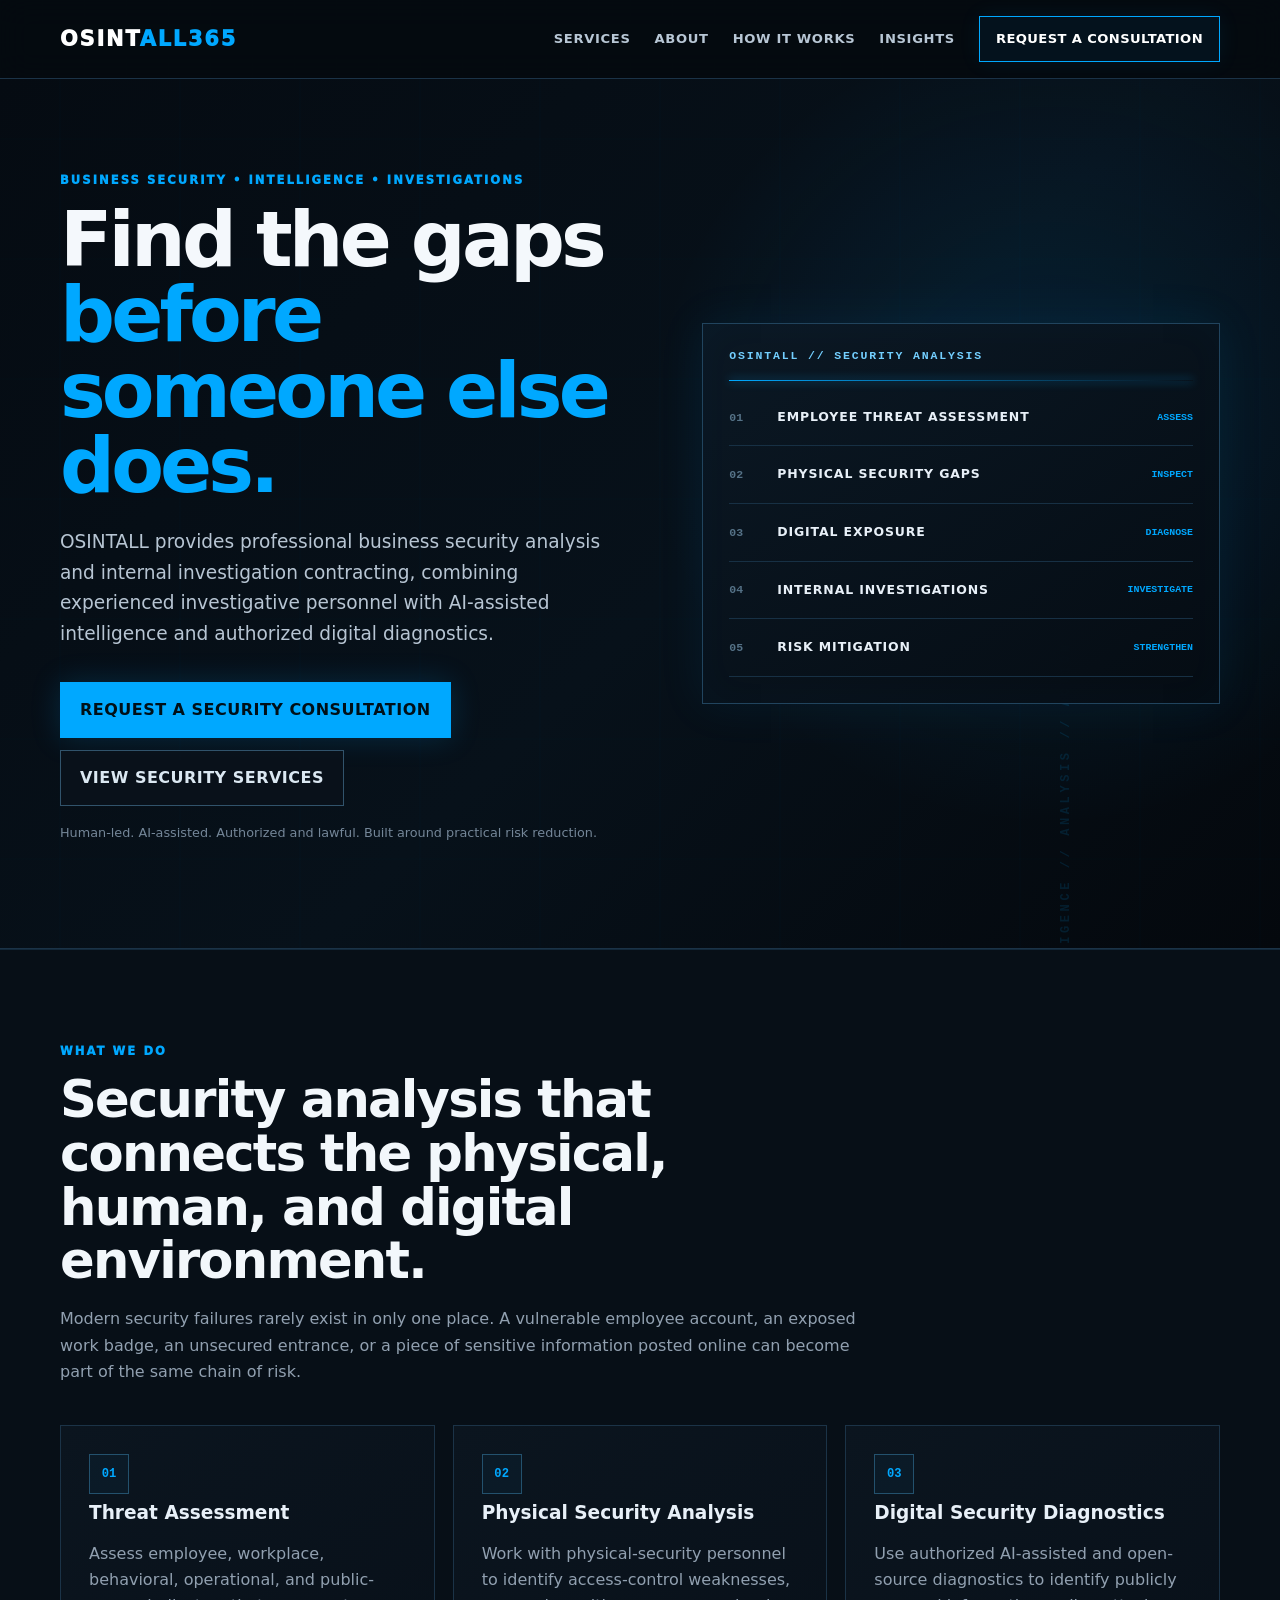
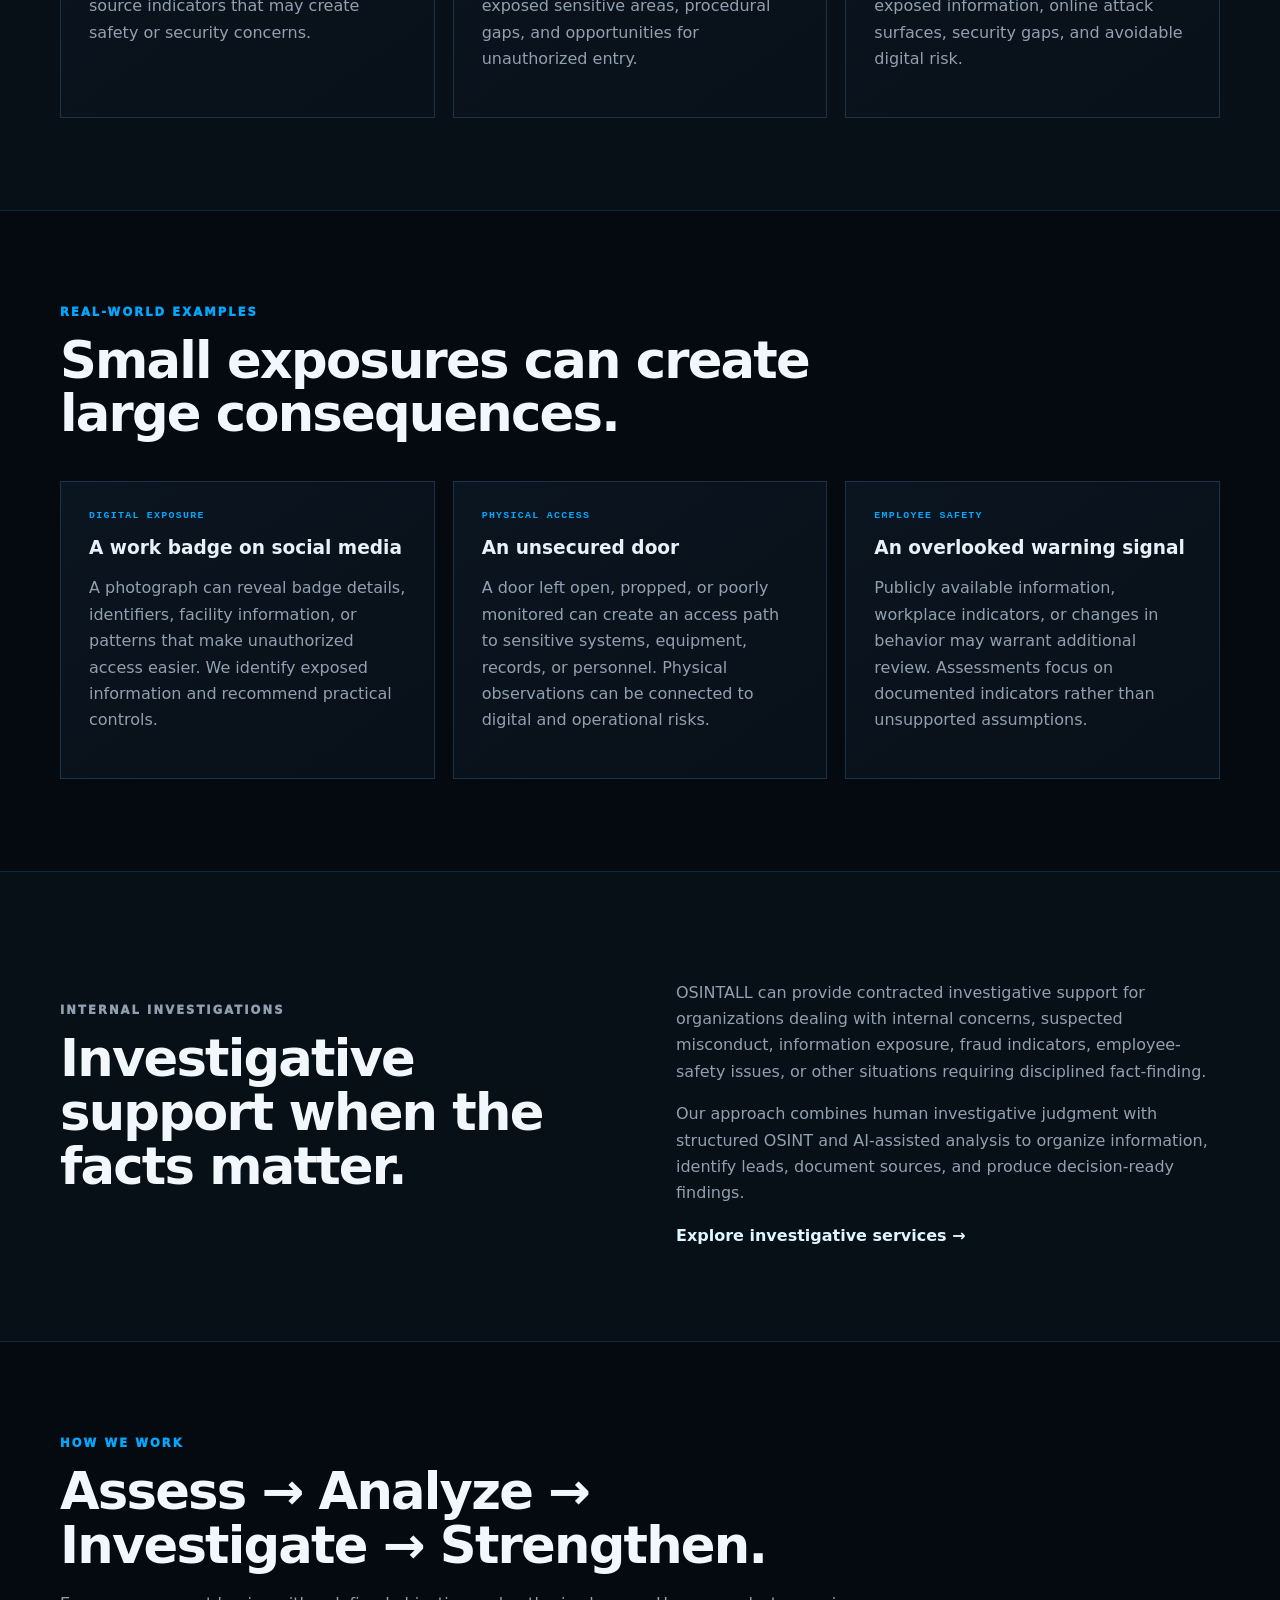
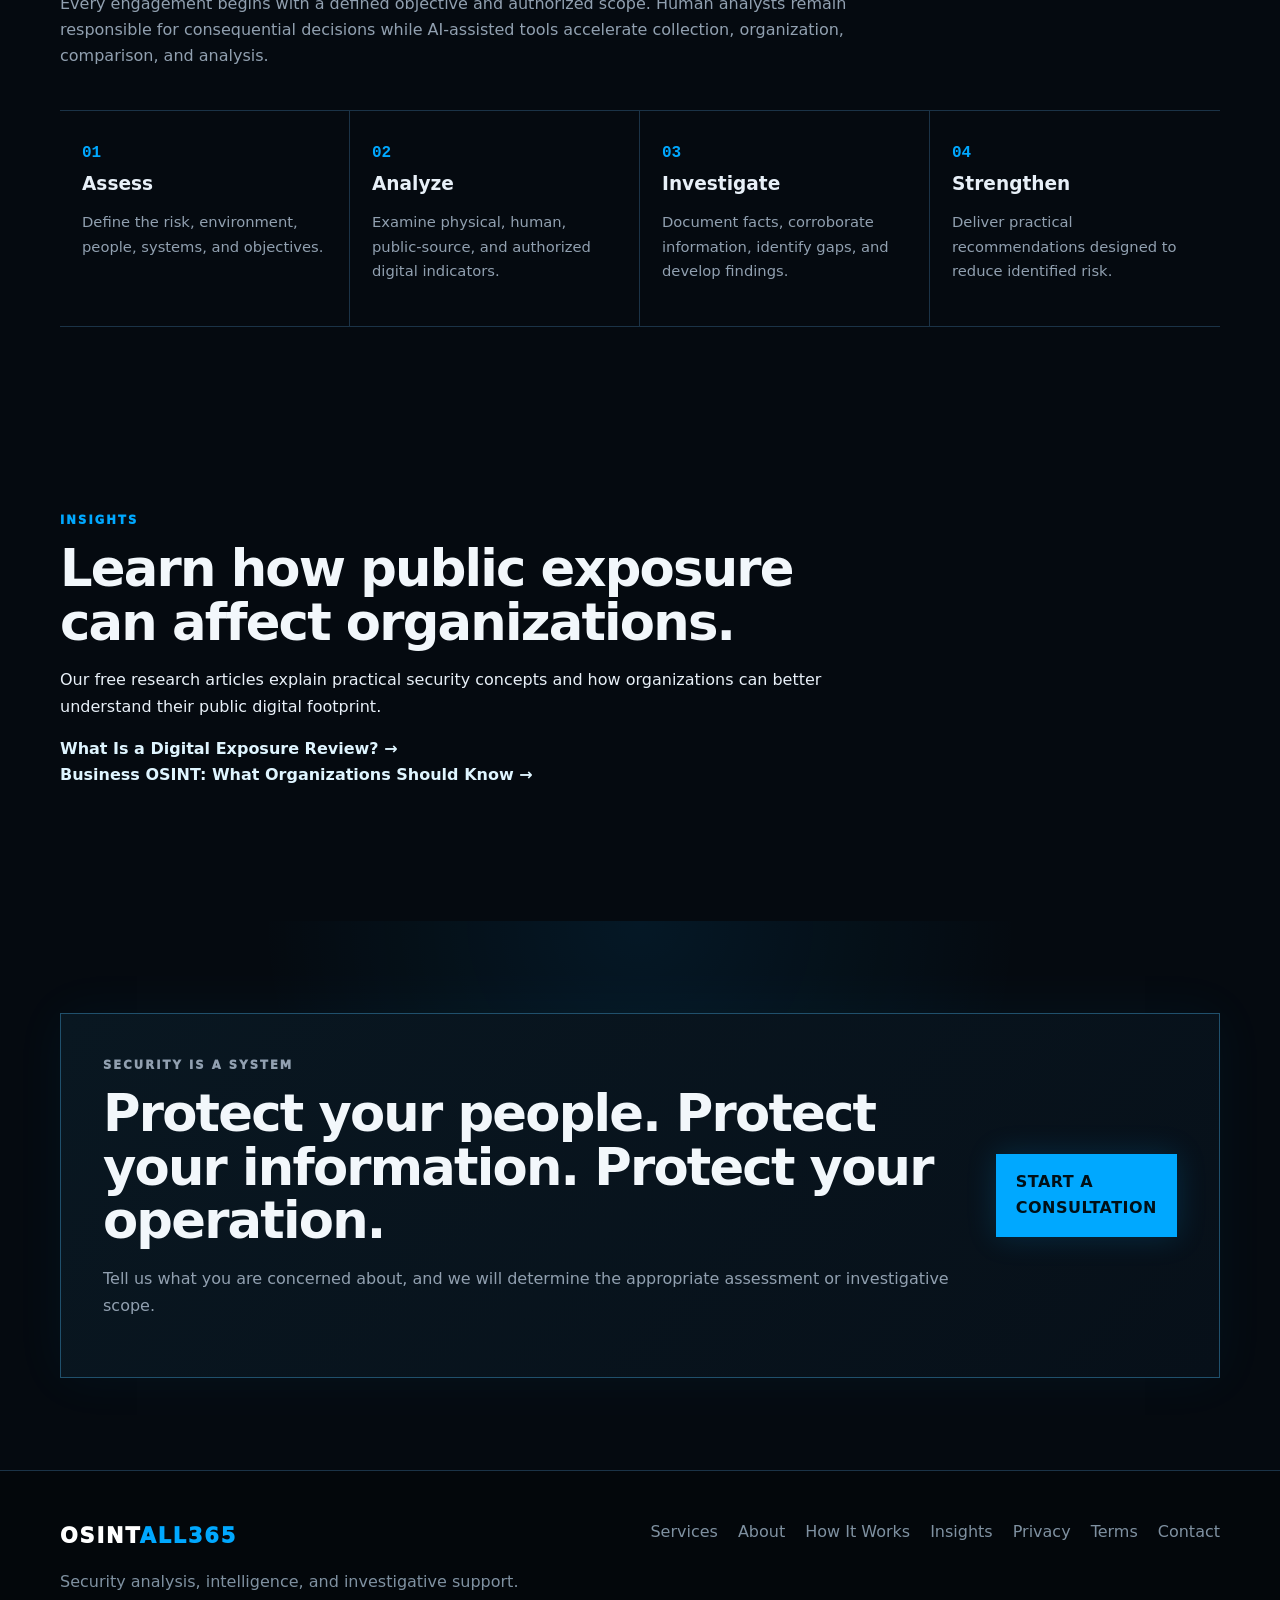
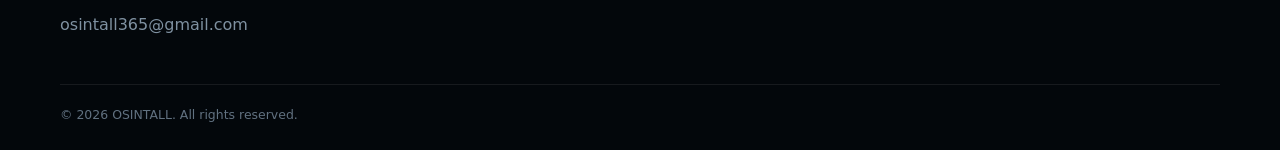
==== commit 2f71a31f: "Add public SEO Insights section and navigation" ====
--- a/index.html
+++ b/index.html
@@ -4,6 +4,7 @@
   <meta charset="utf-8">
   <meta name="viewport" content="width=device-width, initial-scale=1">
   <meta name="description" content="OSINTALL provides professional business security analysis, internal investigation contracting, threat assessment, physical security support, employee safety risk analysis, and authorized digital security diagnostics.">
+  <meta name="robots" content="index,follow">
   <title>OSINTALL | Security Analysis • Intelligence • Investigations</title>
   <link rel="stylesheet" href="styles.css">
 </head>
@@ -15,6 +16,7 @@
         <a href="services.html">Services</a>
         <a href="about.html">About</a>
         <a href="how-it-works.html">How It Works</a>
+        <a href="digital-exposure-review.html">Insights</a>
         <a class="nav-cta" href="contact.html">Request a Consultation</a>
       </nav>
     </div>
@@ -28,93 +30,27 @@
           <p class="eyebrow">BUSINESS SECURITY • INTELLIGENCE • INVESTIGATIONS</p>
           <h1>Find the gaps <span>before someone else does.</span></h1>
           <p class="lead">OSINTALL provides professional business security analysis and internal investigation contracting, combining experienced investigative personnel with AI-assisted intelligence and authorized digital diagnostics.</p>
-          <div class="actions">
-            <a class="button primary" href="contact.html">Request a Security Consultation</a>
-            <a class="button secondary" href="services.html">View Security Services</a>
-          </div>
+          <div class="actions"><a class="button primary" href="contact.html">Request a Security Consultation</a><a class="button secondary" href="services.html">View Security Services</a></div>
           <p class="note">Human-led. AI-assisted. Authorized and lawful. Built around practical risk reduction.</p>
         </div>
-        <div class="hero-panel">
-          <div class="panel-label">OSINTALL // SECURITY ANALYSIS</div>
-          <div class="scan-line"></div>
-          <div class="diagnostic-list">
-            <div><span>01</span><strong>EMPLOYEE THREAT ASSESSMENT</strong><em>ASSESS</em></div>
-            <div><span>02</span><strong>PHYSICAL SECURITY GAPS</strong><em>INSPECT</em></div>
-            <div><span>03</span><strong>DIGITAL EXPOSURE</strong><em>DIAGNOSE</em></div>
-            <div><span>04</span><strong>INTERNAL INVESTIGATIONS</strong><em>INVESTIGATE</em></div>
-            <div><span>05</span><strong>RISK MITIGATION</strong><em>STRENGTHEN</em></div>
-          </div>
-        </div>
+        <div class="hero-panel"><div class="panel-label">OSINTALL // SECURITY ANALYSIS</div><div class="scan-line"></div><div class="diagnostic-list"><div><span>01</span><strong>EMPLOYEE THREAT ASSESSMENT</strong><em>ASSESS</em></div><div><span>02</span><strong>PHYSICAL SECURITY GAPS</strong><em>INSPECT</em></div><div><span>03</span><strong>DIGITAL EXPOSURE</strong><em>DIAGNOSE</em></div><div><span>04</span><strong>INTERNAL INVESTIGATIONS</strong><em>INVESTIGATE</em></div><div><span>05</span><strong>RISK MITIGATION</strong><em>STRENGTHEN</em></div></div></div>
       </div>
     </section>
 
-    <section class="section section-dark">
-      <div class="container">
-        <div class="section-heading">
-          <p class="eyebrow">WHAT WE DO</p>
-          <h2>Security analysis that connects the physical, human, and digital environment.</h2>
-          <p>Modern security failures rarely exist in only one place. A vulnerable employee account, an exposed work badge, an unsecured entrance, or a piece of sensitive information posted online can become part of the same chain of risk.</p>
-        </div>
-        <div class="cards three">
-          <article class="card"><span class="icon">01</span><h3>Threat Assessment</h3><p>Assess employee, workplace, behavioral, operational, and public-source indicators that may create safety or security concerns.</p></article>
-          <article class="card"><span class="icon">02</span><h3>Physical Security Analysis</h3><p>Work with physical-security personnel to identify access-control weaknesses, exposed sensitive areas, procedural gaps, and opportunities for unauthorized entry.</p></article>
-          <article class="card"><span class="icon">03</span><h3>Digital Security Diagnostics</h3><p>Use authorized AI-assisted and open-source diagnostics to identify publicly exposed information, online attack surfaces, security gaps, and avoidable digital risk.</p></article>
-        </div>
-      </div>
-    </section>
+    <section class="section section-dark"><div class="container"><div class="section-heading"><p class="eyebrow">WHAT WE DO</p><h2>Security analysis that connects the physical, human, and digital environment.</h2><p>Modern security failures rarely exist in only one place. A vulnerable employee account, an exposed work badge, an unsecured entrance, or a piece of sensitive information posted online can become part of the same chain of risk.</p></div><div class="cards three"><article class="card"><span class="icon">01</span><h3>Threat Assessment</h3><p>Assess employee, workplace, behavioral, operational, and public-source indicators that may create safety or security concerns.</p></article><article class="card"><span class="icon">02</span><h3>Physical Security Analysis</h3><p>Work with physical-security personnel to identify access-control weaknesses, exposed sensitive areas, procedural gaps, and opportunities for unauthorized entry.</p></article><article class="card"><span class="icon">03</span><h3>Digital Security Diagnostics</h3><p>Use authorized AI-assisted and open-source diagnostics to identify publicly exposed information, online attack surfaces, security gaps, and avoidable digital risk.</p></article></div></div></section>
 
-    <section class="section">
-      <div class="container">
-        <div class="section-heading">
-          <p class="eyebrow">REAL-WORLD EXAMPLES</p>
-          <h2>Small exposures can create large consequences.</h2>
-        </div>
-        <div class="cards three">
-          <article class="card"><span class="risk-tag">DIGITAL EXPOSURE</span><h3>A work badge on social media</h3><p>A photograph can reveal badge details, identifiers, facility information, or patterns that make unauthorized access easier. We identify exposed information and recommend practical controls.</p></article>
-          <article class="card"><span class="risk-tag">PHYSICAL ACCESS</span><h3>An unsecured door</h3><p>A door left open, propped, or poorly monitored can create an access path to sensitive systems, equipment, records, or personnel. Physical observations can be connected to digital and operational risks.</p></article>
-          <article class="card"><span class="risk-tag">EMPLOYEE SAFETY</span><h3>An overlooked warning signal</h3><p>Publicly available information, workplace indicators, or changes in behavior may warrant additional review. Assessments focus on documented indicators rather than unsupported assumptions.</p></article>
-        </div>
-      </div>
-    </section>
+    <section class="section"><div class="container"><div class="section-heading"><p class="eyebrow">REAL-WORLD EXAMPLES</p><h2>Small exposures can create large consequences.</h2></div><div class="cards three"><article class="card"><span class="risk-tag">DIGITAL EXPOSURE</span><h3>A work badge on social media</h3><p>A photograph can reveal badge details, identifiers, facility information, or patterns that make unauthorized access easier. We identify exposed information and recommend practical controls.</p></article><article class="card"><span class="risk-tag">PHYSICAL ACCESS</span><h3>An unsecured door</h3><p>A door left open, propped, or poorly monitored can create an access path to sensitive systems, equipment, records, or personnel. Physical observations can be connected to digital and operational risks.</p></article><article class="card"><span class="risk-tag">EMPLOYEE SAFETY</span><h3>An overlooked warning signal</h3><p>Publicly available information, workplace indicators, or changes in behavior may warrant additional review. Assessments focus on documented indicators rather than unsupported assumptions.</p></article></div></div></section>
 
-    <section class="section section-dark">
-      <div class="container split">
-        <div><p class="eyebrow">INTERNAL INVESTIGATIONS</p><h2>Investigative support when the facts matter.</h2></div>
-        <div><p>OSINTALL can provide contracted investigative support for organizations dealing with internal concerns, suspected misconduct, information exposure, fraud indicators, employee-safety issues, or other situations requiring disciplined fact-finding.</p><p>Our approach combines human investigative judgment with structured OSINT and AI-assisted analysis to organize information, identify leads, document sources, and produce decision-ready findings.</p><a class="text-link" href="services.html">Explore investigative services →</a></div>
-      </div>
-    </section>
+    <section class="section section-dark"><div class="container split"><div><p class="eyebrow">INTERNAL INVESTIGATIONS</p><h2>Investigative support when the facts matter.</h2></div><div><p>OSINTALL can provide contracted investigative support for organizations dealing with internal concerns, suspected misconduct, information exposure, fraud indicators, employee-safety issues, or other situations requiring disciplined fact-finding.</p><p>Our approach combines human investigative judgment with structured OSINT and AI-assisted analysis to organize information, identify leads, document sources, and produce decision-ready findings.</p><a class="text-link" href="services.html">Explore investigative services →</a></div></div></section>
 
-    <section class="section">
-      <div class="container">
-        <div class="section-heading">
-          <p class="eyebrow">HOW WE WORK</p>
-          <h2>Assess → Analyze → Investigate → Strengthen.</h2>
-          <p>Every engagement begins with a defined objective and authorized scope. Human analysts remain responsible for consequential decisions while AI-assisted tools accelerate collection, organization, comparison, and analysis.</p>
-        </div>
-        <div class="process-grid">
-          <article class="process-step"><span>01</span><h3>Assess</h3><p>Define the risk, environment, people, systems, and objectives.</p></article>
-          <article class="process-step"><span>02</span><h3>Analyze</h3><p>Examine physical, human, public-source, and authorized digital indicators.</p></article>
-          <article class="process-step"><span>03</span><h3>Investigate</h3><p>Document facts, corroborate information, identify gaps, and develop findings.</p></article>
-          <article class="process-step"><span>04</span><h3>Strengthen</h3><p>Deliver practical recommendations designed to reduce identified risk.</p></article>
-        </div>
-      </div>
-    </section>
+    <section class="section"><div class="container"><div class="section-heading"><p class="eyebrow">HOW WE WORK</p><h2>Assess → Analyze → Investigate → Strengthen.</h2><p>Every engagement begins with a defined objective and authorized scope. Human analysts remain responsible for consequential decisions while AI-assisted tools accelerate collection, organization, comparison, and analysis.</p></div><div class="process-grid"><article class="process-step"><span>01</span><h3>Assess</h3><p>Define the risk, environment, people, systems, and objectives.</p></article><article class="process-step"><span>02</span><h3>Analyze</h3><p>Examine physical, human, public-source, and authorized digital indicators.</p></article><article class="process-step"><span>03</span><h3>Investigate</h3><p>Document facts, corroborate information, identify gaps, and develop findings.</p></article><article class="process-step"><span>04</span><h3>Strengthen</h3><p>Deliver practical recommendations designed to reduce identified risk.</p></article></div></div></section>
 
-    <section class="section section-accent">
-      <div class="container cta-panel">
-        <div><p class="eyebrow">SECURITY IS A SYSTEM</p><h2>Protect your people. Protect your information. Protect your operation.</h2><p>Tell us what you are concerned about, and we will determine the appropriate assessment or investigative scope.</p></div>
-        <a class="button primary" href="contact.html">Start a Consultation</a>
-      </div>
-    </section>
+    <section class="section"><div class="container"><div class="section-heading"><p class="eyebrow">INSIGHTS</p><h2>Learn how public exposure can affect organizations.</h2><p>Our free research articles explain practical security concepts and how organizations can better understand their public digital footprint.</p><p><a class="text-link" href="digital-exposure-review.html">What Is a Digital Exposure Review? →</a><br><a class="text-link" href="business-osint.html">Business OSINT: What Organizations Should Know →</a></p></div></div></section>
+
+    <section class="section section-accent"><div class="container cta-panel"><div><p class="eyebrow">SECURITY IS A SYSTEM</p><h2>Protect your people. Protect your information. Protect your operation.</h2><p>Tell us what you are concerned about, and we will determine the appropriate assessment or investigative scope.</p></div><a class="button primary" href="contact.html">Start a Consultation</a></div></section>
   </main>
 
-  <footer class="site-footer">
-    <div class="container footer-grid">
-      <div><a class="brand" href="index.html">OSINT<span>ALL365</span></a><p>Security analysis, intelligence, and investigative support.</p><p><a href="mailto:osintall365@gmail.com">osintall365@gmail.com</a></p></div>
-      <div><a href="services.html">Services</a><a href="about.html">About</a><a href="how-it-works.html">How It Works</a><a href="privacy.html">Privacy</a><a href="terms.html">Terms</a><a href="contact.html">Contact</a></div>
-    </div>
-    <div class="container copyright">© 2026 OSINTALL. All rights reserved.</div>
-  </footer>
+  <footer class="site-footer"><div class="container footer-grid"><div><a class="brand" href="index.html">OSINT<span>ALL365</span></a><p>Security analysis, intelligence, and investigative support.</p><p><a href="mailto:osintall365@gmail.com">osintall365@gmail.com</a></p></div><div><a href="services.html">Services</a><a href="about.html">About</a><a href="how-it-works.html">How It Works</a><a href="digital-exposure-review.html">Insights</a><a href="privacy.html">Privacy</a><a href="terms.html">Terms</a><a href="contact.html">Contact</a></div></div><div class="container copyright">© 2026 OSINTALL. All rights reserved.</div></footer>
   <script src="script.js"></script>
 </body>
 </html>
--- a/styles.css
+++ b/styles.css
@@ -1 +1 @@
-:root{--ink:#0b1320;--muted:#5f6b7a;--line:#dfe5ec;--paper:#f6f8fb;--white:#fff;--accent:#1d6fdc;--accent2:#0e4f9f;--dark:#0a1728}*{box-sizing:border-box}html{scroll-behavior:smooth}body{margin:0;font-family:Inter,ui-sans-serif,system-ui,-apple-system,BlinkMacSystemFont,"Segoe UI",sans-serif;color:var(--ink);background:var(--white);line-height:1.6}a{color:inherit;text-decoration:none}.container{width:min(1120px,calc(100% - 40px));margin:auto}.site-header{position:sticky;top:0;z-index:20;background:rgba(255,255,255,.94);backdrop-filter:blur(12px);border-bottom:1px solid var(--line)}.nav-wrap{min-height:74px;display:flex;align-items:center;justify-content:space-between;gap:24px}.brand{font-size:1.25rem;font-weight:900;letter-spacing:.08em}.brand span{color:var(--accent)}nav{display:flex;align-items:center;gap:24px;font-size:.94rem;font-weight:700}nav a:not(.nav-cta):hover,.text-link:hover{color:var(--accent)}.nav-cta,.button{display:inline-flex;align-items:center;justify-content:center;border-radius:10px;font-weight:800}.nav-cta{background:var(--ink);color:#fff;padding:10px 16px}.hero{background:radial-gradient(circle at 85% 20%,#dcecff 0,transparent 32%),linear-gradient(135deg,#f8fbff,#edf4fc);padding:96px 0 88px}.hero-grid{display:grid;grid-template-columns:1.15fr .85fr;gap:70px;align-items:center}h1{font-size:clamp(2.6rem,6vw,5.2rem);line-height:1.02;letter-spacing:-.045em;margin:12px 0 24px;max-width:800px}h2{font-size:clamp(2rem,4vw,3rem);line-height:1.1;letter-spacing:-.03em;margin:10px 0 18px}h3{margin:8px 0;font-size:1.25rem}.lead{font-size:1.18rem;color:#405064;max-width:690px}.eyebrow{font-size:.76rem;letter-spacing:.15em;font-weight:900;color:var(--accent);margin:0}.actions{display:flex;flex-wrap:wrap;gap:12px;margin:32px 0 16px}.button{padding:13px 19px;border:1px solid transparent}.button.primary{background:var(--accent);color:#fff;box-shadow:0 8px 20px rgba(29,111,220,.2)}.button.primary:hover{background:var(--accent2)}.button.secondary{border-color:#b9c5d4;background:#fff}.note{font-size:.83rem;color:#667386}.hero-card{background:var(--ink);color:#fff;padding:36px;border-radius:22px;box-shadow:0 25px 70px rgba(13,31,53,.18)}.hero-card h2{font-size:2rem}.hero-card ul{padding:0;margin:22px 0 0;list-style:none}.hero-card li{padding:13px 0;border-top:1px solid rgba(255,255,255,.15)}.signal{display:inline-block;font-weight:900;letter-spacing:.12em;color:#78b4ff}.section{padding:90px 0}.section-heading{max-width:720px;margin-bottom:35px}.cards{display:grid;gap:18px}.cards.three{grid-template-columns:repeat(3,1fr)}.card{border:1px solid var(--line);border-radius:16px;padding:28px;background:#fff}.card:hover{transform:translateY(-2px);box-shadow:0 12px 35px rgba(20,35,55,.08)}.icon{display:inline-grid;place-items:center;width:42px;height:42px;border-radius:9px;background:#eaf3ff;color:var(--accent);font-weight:900}.card p,.split p,.cta-panel p{color:var(--muted)}.dark{background:var(--dark);color:#fff}.dark .eyebrow{color:#78b4ff}.dark .split p{color:#c3cedb}.split{display:grid;grid-template-columns:1fr 1fr;gap:70px;align-items:center}.text-link{font-weight:900;color:#fff}.cta-panel{border:1px solid var(--line);border-radius:20px;padding:40px;display:flex;align-items:center;justify-content:space-between;gap:30px;background:var(--paper)}.site-footer{background:#07111e;color:#b7c3d0;padding:48px 0 24px}.footer-grid{display:flex;justify-content:space-between;gap:30px}.footer-grid>div:last-child{display:flex;gap:20px}.footer-grid .brand{color:#fff}.copyright{border-top:1px solid rgba(255,255,255,.1);margin-top:30px;padding-top:20px;font-size:.82rem;color:#8290a0}@media(max-width:800px){nav a:not(.nav-cta){display:none}.hero{padding:64px 0}.hero-grid,.split,.cards.three{grid-template-columns:1fr;gap:28px}.section{padding:64px 0}.cta-panel,.footer-grid{flex-direction:column;align-items:flex-start}.footer-grid>div:last-child{flex-wrap:wrap}}+:root{--bg:#050a10;--panel:#0a121b;--panel2:#0d1823;--text:#e8f0f8;--muted:#91a0b0;--line:#1b3347;--accent:#00a8ff;--accent2:#0076c8;--glow:rgba(0,168,255,.18)}*{box-sizing:border-box}html{scroll-behavior:smooth}body{margin:0;font-family:Inter,ui-sans-serif,system-ui,-apple-system,BlinkMacSystemFont,"Segoe UI",sans-serif;color:var(--text);background:var(--bg);line-height:1.65}body:before{content:"";position:fixed;inset:0;pointer-events:none;background:linear-gradient(rgba(0,168,255,.025) 1px,transparent 1px),linear-gradient(90deg,rgba(0,168,255,.025) 1px,transparent 1px);background-size:42px 42px;mask-image:linear-gradient(to bottom,black,transparent 80%);z-index:-1}a{color:inherit;text-decoration:none}.container{width:min(1160px,calc(100% - 40px));margin:auto}.site-header{position:sticky;top:0;z-index:20;background:rgba(5,10,16,.9);backdrop-filter:blur(16px);border-bottom:1px solid var(--line)}.nav-wrap{min-height:78px;display:flex;align-items:center;justify-content:space-between;gap:24px}.brand{font-size:1.3rem;font-weight:950;letter-spacing:.09em;color:#fff}.brand span{color:var(--accent)}nav{display:flex;align-items:center;gap:24px;font-size:.82rem;font-weight:800;text-transform:uppercase;letter-spacing:.05em}nav a:not(.nav-cta){color:#b8c7d5}nav a:not(.nav-cta):hover,.text-link:hover{color:var(--accent)}.nav-cta,.button{display:inline-flex;align-items:center;justify-content:center;font-weight:900;letter-spacing:.03em;text-transform:uppercase}.nav-cta{border:1px solid var(--accent);color:#fff;padding:11px 16px;background:rgba(0,168,255,.06);box-shadow:0 0 22px rgba(0,168,255,.08)}.hero{position:relative;overflow:hidden;min-height:680px;display:flex;align-items:center;background:radial-gradient(circle at 82% 40%,rgba(0,126,200,.15),transparent 34%),linear-gradient(135deg,#050b12,#07111a 55%,#04080d);border-bottom:1px solid var(--line)}.digital-grid{position:absolute;inset:0;opacity:.35;background:linear-gradient(90deg,transparent 0 49%,rgba(0,168,255,.05) 50%,transparent 51%),linear-gradient(0deg,transparent 0 49%,rgba(0,168,255,.04) 50%,transparent 51%);background-size:120px 120px}.hero:after{content:"OSINTALL365 // INTELLIGENCE // ANALYSIS // ACTION";position:absolute;right:-50px;bottom:36px;color:rgba(0,168,255,.13);font:900 12px/1 monospace;letter-spacing:.3em;transform:rotate(-90deg)}.hero-grid{position:relative;z-index:1;display:grid;grid-template-columns:1.05fr .95fr;gap:70px;align-items:center;padding:92px 0}.hero-copy{max-width:700px}.eyebrow{font-size:.72rem;letter-spacing:.18em;font-weight:950;color:var(--accent);margin:0 0 12px;text-transform:uppercase}h1{font-size:clamp(2.8rem,6vw,5.4rem);line-height:.98;letter-spacing:-.05em;margin:12px 0 24px;color:#f4f8fc}h1 span{display:block;color:var(--accent)}h2{font-size:clamp(2rem,4vw,3.25rem);line-height:1.05;letter-spacing:-.035em;margin:10px 0 18px;color:#f2f7fb}h3{margin:8px 0;font-size:1.16rem;line-height:1.2}.lead{font-size:1.16rem;color:#b7c5d3;max-width:720px}.actions{display:flex;flex-wrap:wrap;gap:12px;margin:32px 0 16px}.button{padding:14px 19px;border:1px solid transparent;min-height:48px}.button.primary{background:var(--accent);color:#001018;box-shadow:0 0 30px rgba(0,168,255,.18)}.button.primary:hover{background:#38baff}.button.secondary{border-color:#31536b;background:rgba(10,18,27,.8);color:#dbe8f2}.note{font-size:.8rem;color:#748698}.hero-panel{background:linear-gradient(145deg,rgba(11,24,36,.96),rgba(5,12,19,.98));border:1px solid #21445e;padding:26px;box-shadow:0 0 45px rgba(0,168,255,.08),inset 0 0 40px rgba(0,168,255,.025);position:relative}.panel-label{font:900 .72rem/1 monospace;letter-spacing:.16em;color:#73cfff;margin-bottom:18px}.scan-line{height:1px;background:linear-gradient(90deg,var(--accent),transparent);box-shadow:0 0 10px var(--accent);margin-bottom:8px}.diagnostic-list>div{display:grid;grid-template-columns:38px 1fr auto;gap:10px;align-items:center;padding:18px 0;border-bottom:1px solid #173044}.diagnostic-list span{font:700 .72rem monospace;color:#557287}.diagnostic-list strong{font-size:.78rem;letter-spacing:.07em}.diagnostic-list em{font:700 .62rem monospace;color:var(--accent);font-style:normal}.section{padding:92px 0}.section-dark{background:#070f17;border-top:1px solid #12283a;border-bottom:1px solid #12283a}.section-accent{background:radial-gradient(circle at 50% 0,rgba(0,168,255,.09),transparent 45%),#050a10}.section-heading{max-width:820px;margin-bottom:40px}.section-heading>p:last-child{color:var(--muted)}.cards{display:grid;gap:18px}.cards.three{grid-template-columns:repeat(3,1fr)}.card{border:1px solid var(--line);background:linear-gradient(145deg,#0b151f,#081019);padding:28px;min-height:210px;position:relative;transition:.2s}.card:hover{border-color:#28607f;transform:translateY(-2px);box-shadow:0 16px 40px rgba(0,0,0,.28)}.icon{display:inline-grid;place-items:center;width:40px;height:40px;border:1px solid #23516d;color:var(--accent);font:900 .76rem monospace;background:rgba(0,168,255,.04)}.card p,.split p,.cta-panel p{color:var(--muted)}.risk-tag{display:block;font:800 .62rem monospace;letter-spacing:.13em;color:var(--accent);margin-bottom:16px}.split{display:grid;grid-template-columns:1fr 1fr;gap:72px;align-items:center}.text-link{font-weight:900;color:#dff5ff}.process-grid{display:grid;grid-template-columns:repeat(4,1fr);gap:0;border-top:1px solid var(--line);border-bottom:1px solid var(--line)}.process-step{padding:28px 22px;border-right:1px solid var(--line)}.process-step:last-child{border-right:0}.process-step span{font:900 1rem monospace;color:var(--accent)}.process-step p{color:var(--muted);font-size:.92rem}.cta-panel{border:1px solid #20506c;padding:42px;display:flex;align-items:center;justify-content:space-between;gap:30px;background:linear-gradient(135deg,#091721,#071019);box-shadow:0 0 50px rgba(0,168,255,.05)}.site-footer{background:#03070b;color:#7f91a1;padding:48px 0 24px;border-top:1px solid var(--line)}.footer-grid{display:flex;justify-content:space-between;gap:30px}.footer-grid>div:last-child{display:flex;gap:20px;flex-wrap:wrap}.footer-grid .brand{color:#fff}.copyright{border-top:1px solid rgba(255,255,255,.08);margin-top:30px;padding-top:20px;font-size:.78rem;color:#617180}.intake-form{display:grid;gap:14px;margin-top:28px}.intake-form label{display:grid;gap:7px;font-size:.78rem;font-weight:800;letter-spacing:.04em;color:#c9d7e4;text-transform:uppercase}.intake-form input,.intake-form select,.intake-form textarea{width:100%;border:1px solid #23445a;background:#07111a;color:#eef7ff;padding:12px 13px;border-radius:2px;font:inherit;text-transform:none;letter-spacing:normal}.intake-form textarea{min-height:110px;resize:vertical}.intake-form input:focus,.intake-form select:focus,.intake-form textarea:focus{outline:2px solid rgba(0,168,255,.35);border-color:var(--accent)}.intake-form .checkbox{display:flex;grid-template-columns:none;flex-direction:row;align-items:flex-start;gap:10px;text-transform:none;font-size:.82rem;font-weight:500;letter-spacing:normal;color:#9fb0c0}.intake-form .checkbox input{width:auto;margin-top:5px;accent-color:var(--accent)}@media(max-width:800px){nav a:not(.nav-cta){display:none}.nav-wrap{min-height:68px}.hero{min-height:auto}.hero-grid,.split,.cards.three{grid-template-columns:1fr;gap:28px}.hero-grid{padding:68px 0}.section{padding:68px 0}.process-grid{grid-template-columns:1fr}.process-step{border-right:0;border-bottom:1px solid var(--line)}.process-step:last-child{border-bottom:0}.cta-panel,.footer-grid{flex-direction:column;align-items:flex-start}.hero:after{display:none}.diagnostic-list>div{grid-template-columns:30px 1fr}.diagnostic-list em{display:none}}
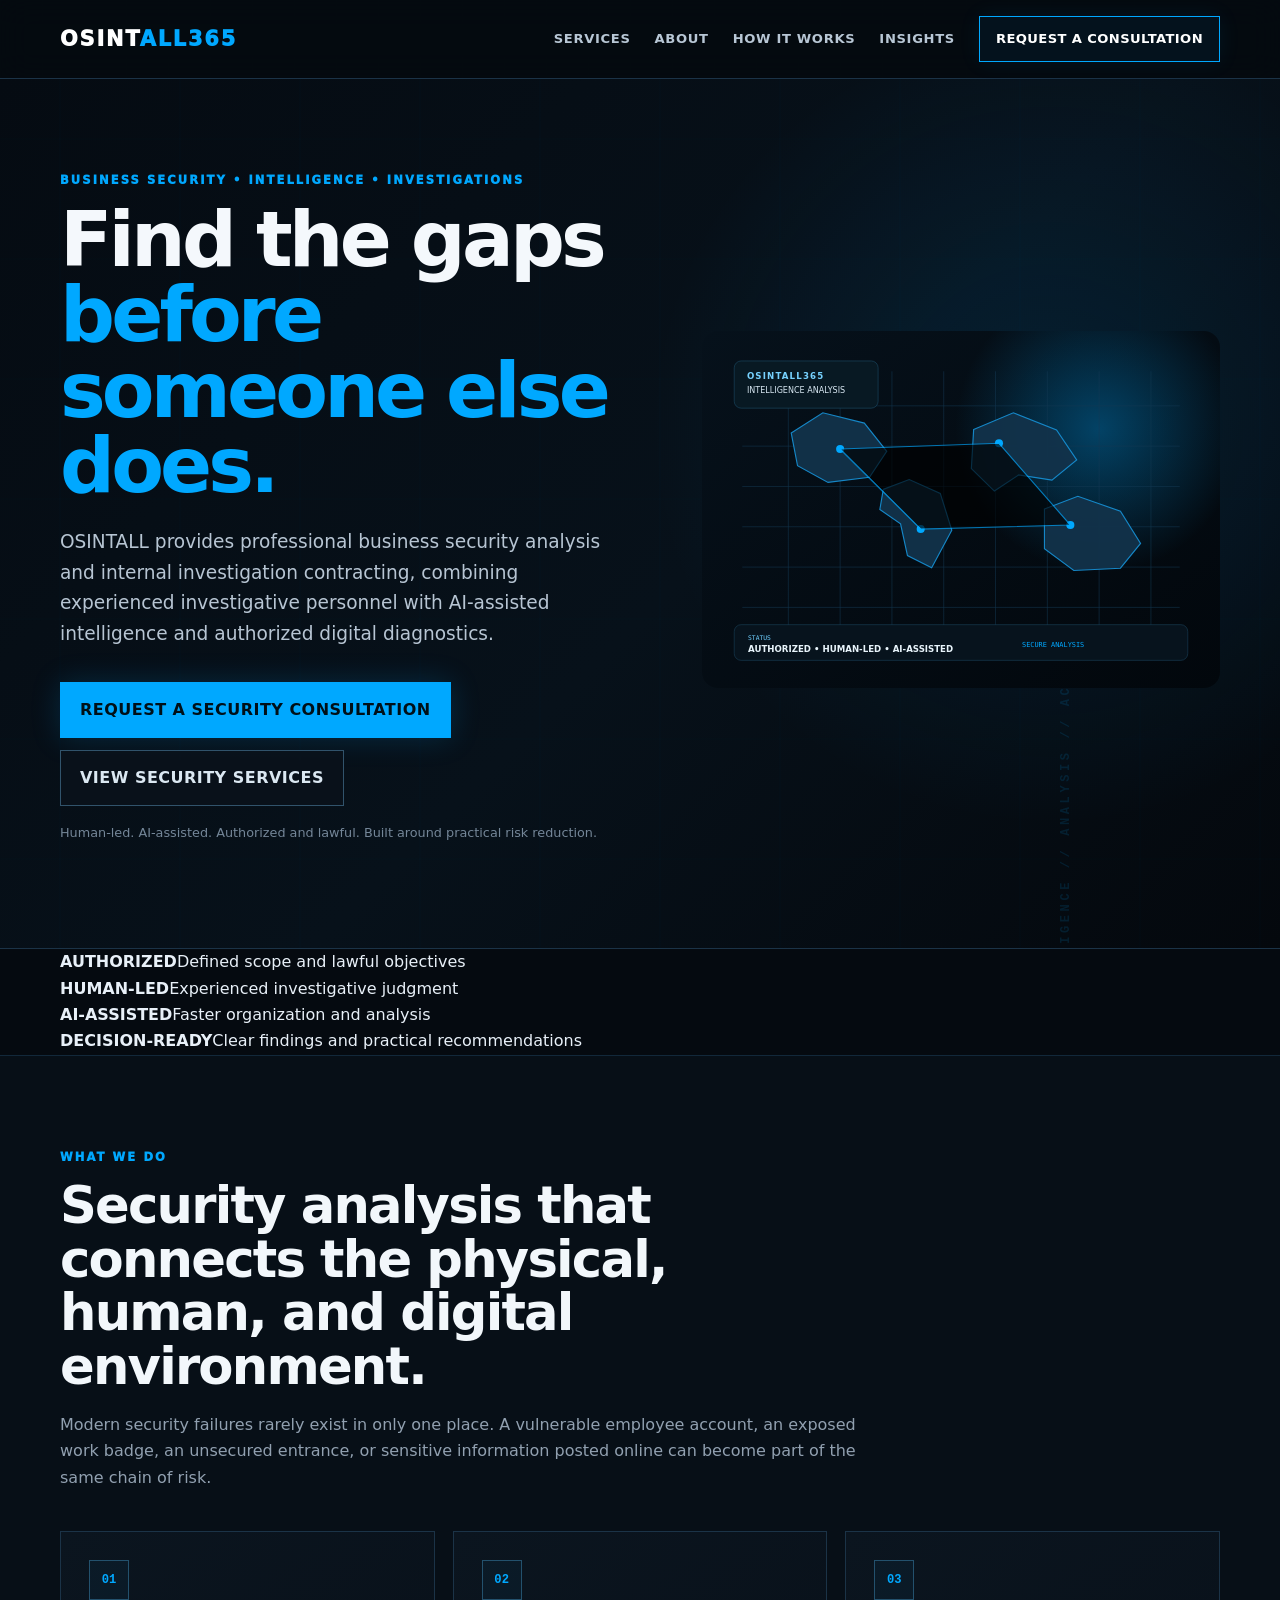
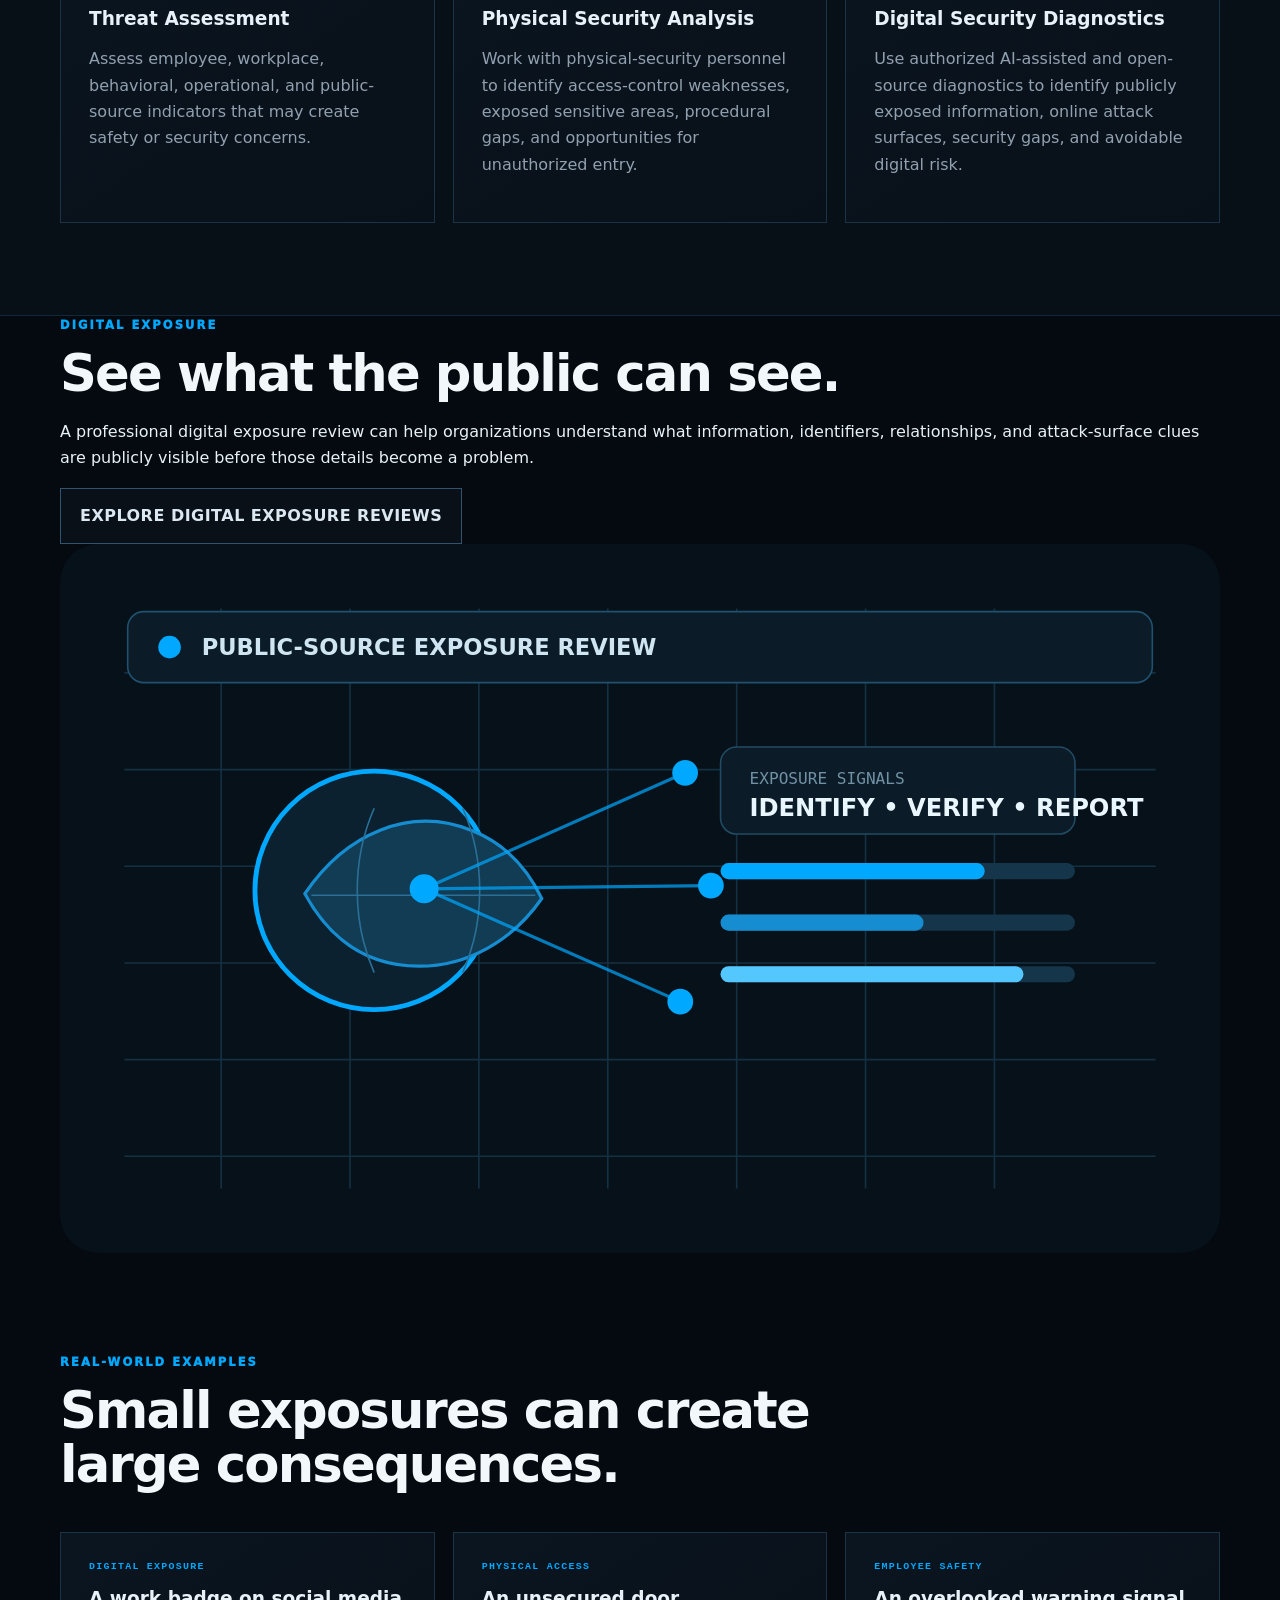
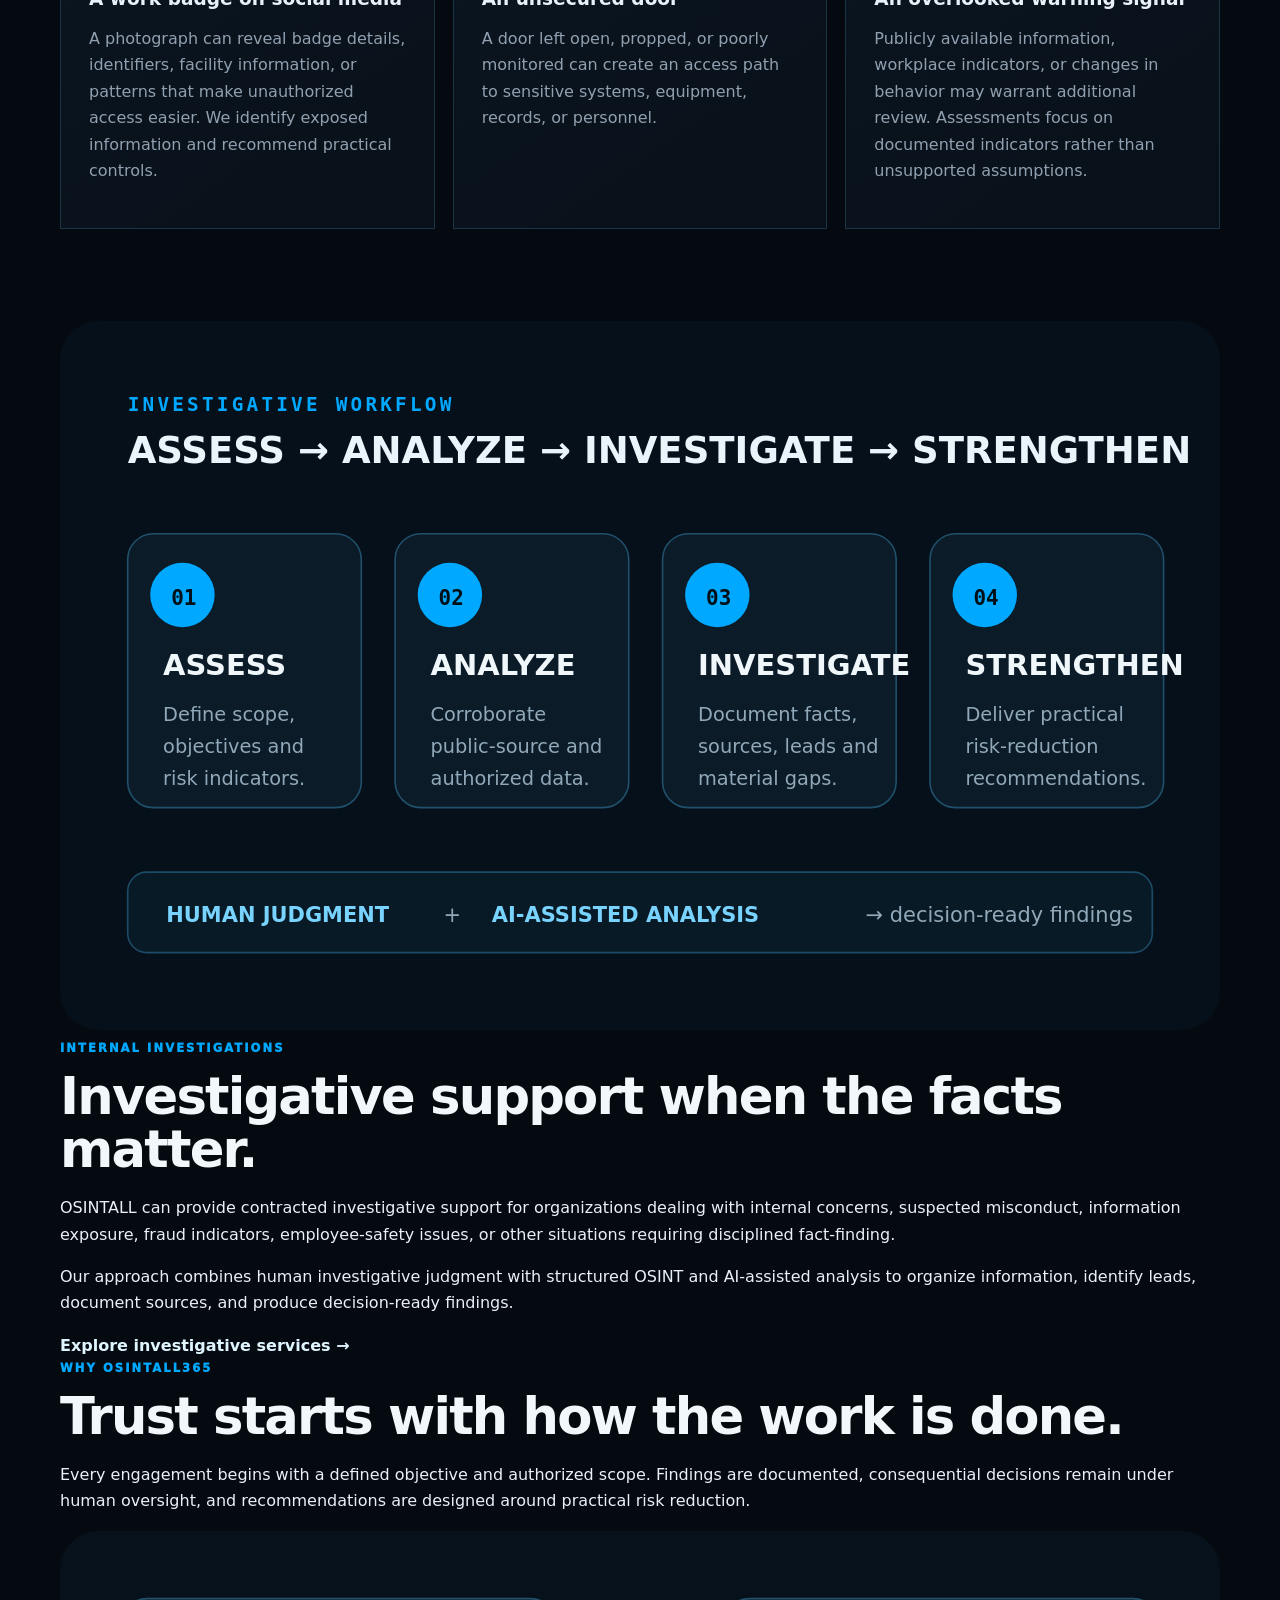
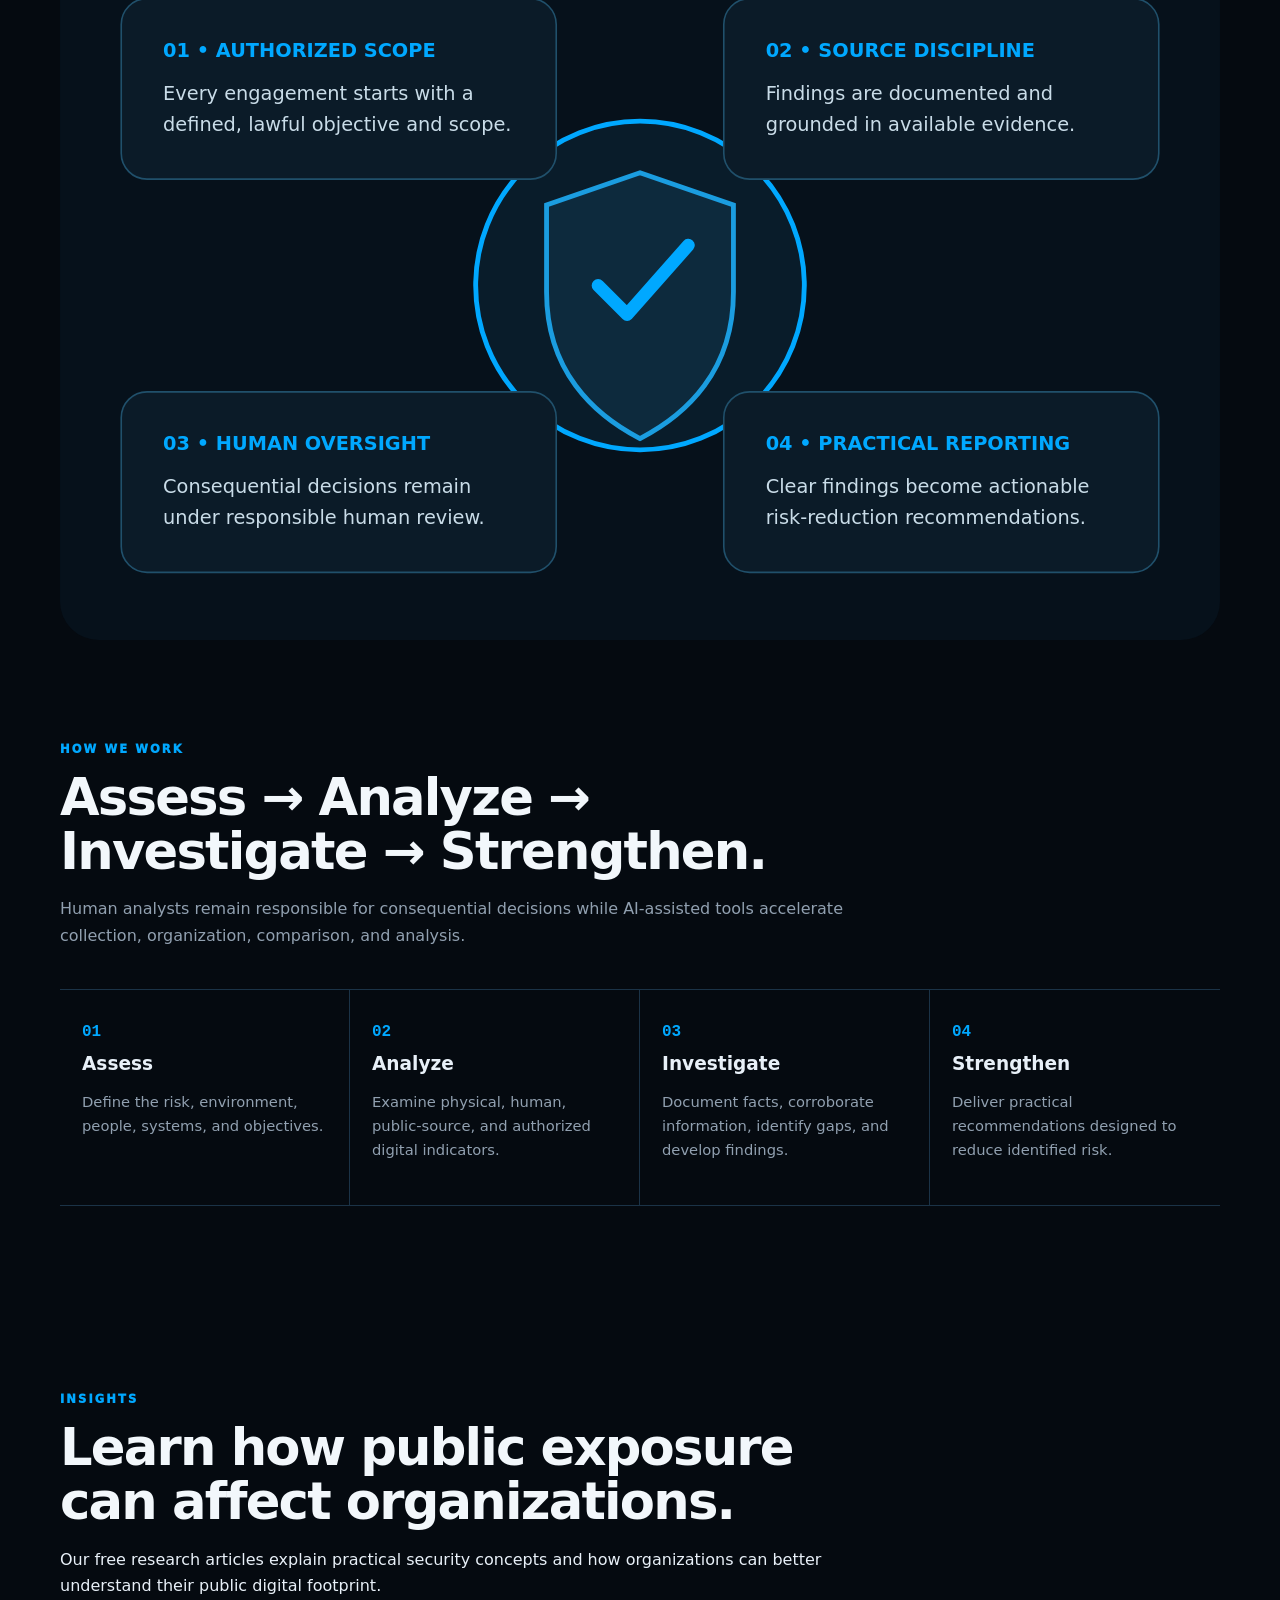
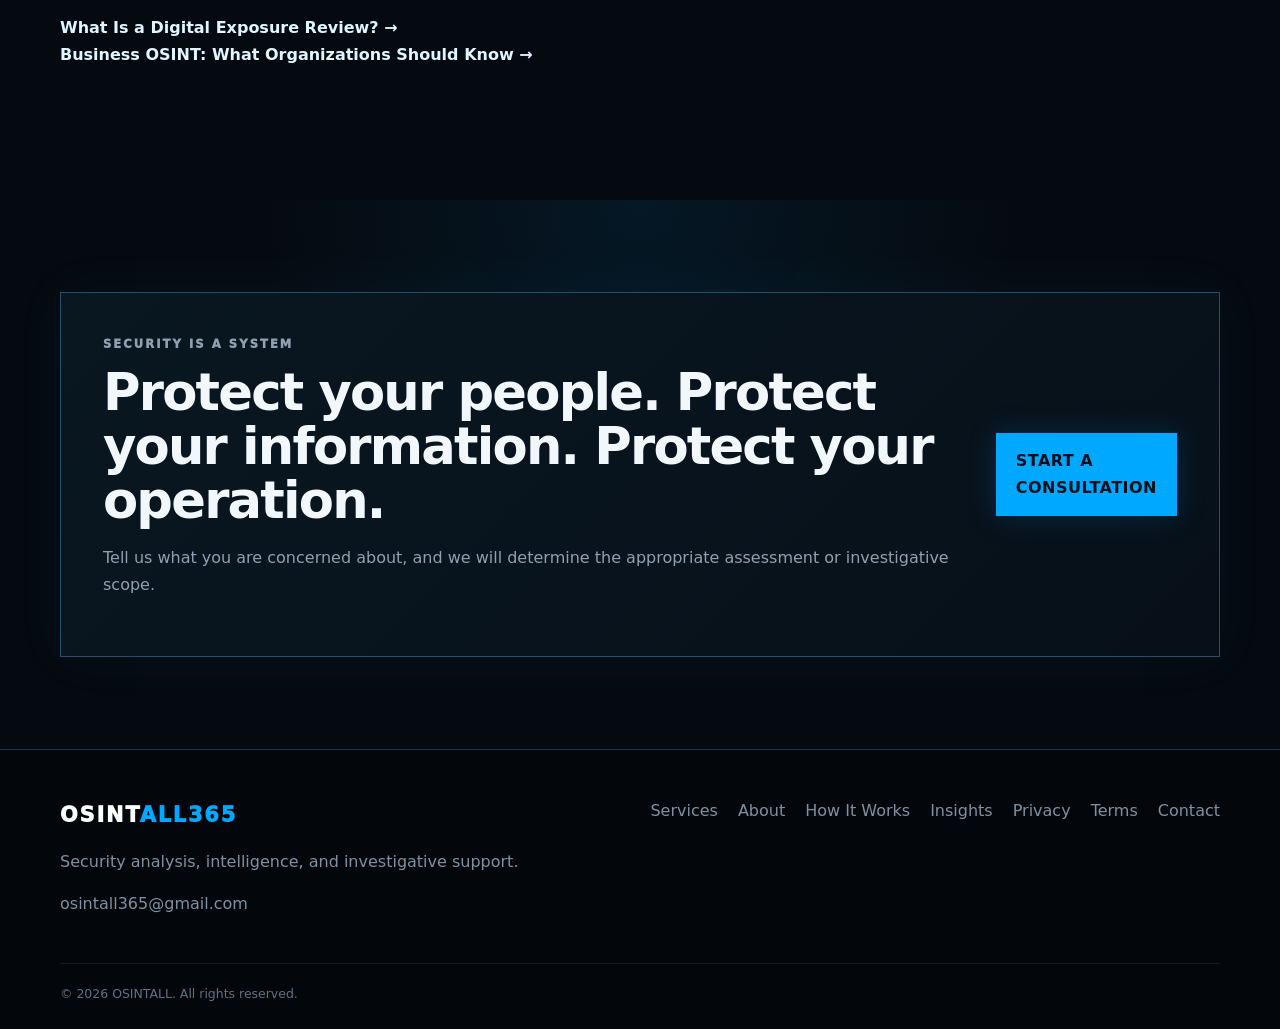
==== commit 5f4e27ef: "Integrate trust-focused visuals into OSINTALL365 homepage" ====
--- a/index.html
+++ b/index.html
@@ -5,6 +5,10 @@
   <meta name="viewport" content="width=device-width, initial-scale=1">
   <meta name="description" content="OSINTALL provides professional business security analysis, internal investigation contracting, threat assessment, physical security support, employee safety risk analysis, and authorized digital security diagnostics.">
   <meta name="robots" content="index,follow">
+  <meta property="og:title" content="OSINTALL365 | Security Analysis • Intelligence • Investigations">
+  <meta property="og:description" content="Human-led security analysis, intelligence, and investigative support for organizations and businesses.">
+  <meta property="og:image" content="assets/osintall-hero.svg">
+  <meta name="twitter:card" content="summary_large_image">
   <title>OSINTALL | Security Analysis • Intelligence • Investigations</title>
   <link rel="stylesheet" href="styles.css">
 </head>
@@ -13,11 +17,7 @@
     <div class="container nav-wrap">
       <a class="brand" href="index.html">OSINT<span>ALL365</span></a>
       <nav aria-label="Main navigation">
-        <a href="services.html">Services</a>
-        <a href="about.html">About</a>
-        <a href="how-it-works.html">How It Works</a>
-        <a href="digital-exposure-review.html">Insights</a>
-        <a class="nav-cta" href="contact.html">Request a Consultation</a>
+        <a href="services.html">Services</a><a href="about.html">About</a><a href="how-it-works.html">How It Works</a><a href="digital-exposure-review.html">Insights</a><a class="nav-cta" href="contact.html">Request a Consultation</a>
       </nav>
     </div>
   </header>
@@ -33,17 +33,23 @@
           <div class="actions"><a class="button primary" href="contact.html">Request a Security Consultation</a><a class="button secondary" href="services.html">View Security Services</a></div>
           <p class="note">Human-led. AI-assisted. Authorized and lawful. Built around practical risk reduction.</p>
         </div>
-        <div class="hero-panel"><div class="panel-label">OSINTALL // SECURITY ANALYSIS</div><div class="scan-line"></div><div class="diagnostic-list"><div><span>01</span><strong>EMPLOYEE THREAT ASSESSMENT</strong><em>ASSESS</em></div><div><span>02</span><strong>PHYSICAL SECURITY GAPS</strong><em>INSPECT</em></div><div><span>03</span><strong>DIGITAL EXPOSURE</strong><em>DIAGNOSE</em></div><div><span>04</span><strong>INTERNAL INVESTIGATIONS</strong><em>INVESTIGATE</em></div><div><span>05</span><strong>RISK MITIGATION</strong><em>STRENGTHEN</em></div></div></div>
+        <div class="hero-visual"><img src="assets/osintall-hero.svg" alt="OSINTALL365 security intelligence workspace showing digital analysis and investigative data" loading="eager"></div>
       </div>
     </section>
 
-    <section class="section section-dark"><div class="container"><div class="section-heading"><p class="eyebrow">WHAT WE DO</p><h2>Security analysis that connects the physical, human, and digital environment.</h2><p>Modern security failures rarely exist in only one place. A vulnerable employee account, an exposed work badge, an unsecured entrance, or a piece of sensitive information posted online can become part of the same chain of risk.</p></div><div class="cards three"><article class="card"><span class="icon">01</span><h3>Threat Assessment</h3><p>Assess employee, workplace, behavioral, operational, and public-source indicators that may create safety or security concerns.</p></article><article class="card"><span class="icon">02</span><h3>Physical Security Analysis</h3><p>Work with physical-security personnel to identify access-control weaknesses, exposed sensitive areas, procedural gaps, and opportunities for unauthorized entry.</p></article><article class="card"><span class="icon">03</span><h3>Digital Security Diagnostics</h3><p>Use authorized AI-assisted and open-source diagnostics to identify publicly exposed information, online attack surfaces, security gaps, and avoidable digital risk.</p></article></div></div></section>
+    <section class="trust-strip"><div class="container trust-grid"><div><strong>AUTHORIZED</strong><span>Defined scope and lawful objectives</span></div><div><strong>HUMAN-LED</strong><span>Experienced investigative judgment</span></div><div><strong>AI-ASSISTED</strong><span>Faster organization and analysis</span></div><div><strong>DECISION-READY</strong><span>Clear findings and practical recommendations</span></div></div></section>
 
-    <section class="section"><div class="container"><div class="section-heading"><p class="eyebrow">REAL-WORLD EXAMPLES</p><h2>Small exposures can create large consequences.</h2></div><div class="cards three"><article class="card"><span class="risk-tag">DIGITAL EXPOSURE</span><h3>A work badge on social media</h3><p>A photograph can reveal badge details, identifiers, facility information, or patterns that make unauthorized access easier. We identify exposed information and recommend practical controls.</p></article><article class="card"><span class="risk-tag">PHYSICAL ACCESS</span><h3>An unsecured door</h3><p>A door left open, propped, or poorly monitored can create an access path to sensitive systems, equipment, records, or personnel. Physical observations can be connected to digital and operational risks.</p></article><article class="card"><span class="risk-tag">EMPLOYEE SAFETY</span><h3>An overlooked warning signal</h3><p>Publicly available information, workplace indicators, or changes in behavior may warrant additional review. Assessments focus on documented indicators rather than unsupported assumptions.</p></article></div></div></section>
+    <section class="section section-dark"><div class="container"><div class="section-heading"><p class="eyebrow">WHAT WE DO</p><h2>Security analysis that connects the physical, human, and digital environment.</h2><p>Modern security failures rarely exist in only one place. A vulnerable employee account, an exposed work badge, an unsecured entrance, or sensitive information posted online can become part of the same chain of risk.</p></div><div class="cards three"><article class="card"><span class="icon">01</span><h3>Threat Assessment</h3><p>Assess employee, workplace, behavioral, operational, and public-source indicators that may create safety or security concerns.</p></article><article class="card"><span class="icon">02</span><h3>Physical Security Analysis</h3><p>Work with physical-security personnel to identify access-control weaknesses, exposed sensitive areas, procedural gaps, and opportunities for unauthorized entry.</p></article><article class="card"><span class="icon">03</span><h3>Digital Security Diagnostics</h3><p>Use authorized AI-assisted and open-source diagnostics to identify publicly exposed information, online attack surfaces, security gaps, and avoidable digital risk.</p></article></div></div></section>
 
-    <section class="section section-dark"><div class="container split"><div><p class="eyebrow">INTERNAL INVESTIGATIONS</p><h2>Investigative support when the facts matter.</h2></div><div><p>OSINTALL can provide contracted investigative support for organizations dealing with internal concerns, suspected misconduct, information exposure, fraud indicators, employee-safety issues, or other situations requiring disciplined fact-finding.</p><p>Our approach combines human investigative judgment with structured OSINT and AI-assisted analysis to organize information, identify leads, document sources, and produce decision-ready findings.</p><a class="text-link" href="services.html">Explore investigative services →</a></div></div></section>
+    <section class="visual-feature"><div class="container visual-grid"><div class="visual-copy"><p class="eyebrow">DIGITAL EXPOSURE</p><h2>See what the public can see.</h2><p>A professional digital exposure review can help organizations understand what information, identifiers, relationships, and attack-surface clues are publicly visible before those details become a problem.</p><a class="button secondary" href="digital-exposure-review.html">Explore Digital Exposure Reviews</a></div><div class="visual-card"><img src="assets/digital-exposure.svg" alt="Illustration of a public-source digital exposure review and connected risk signals" loading="lazy"></div></div></section>
 
-    <section class="section"><div class="container"><div class="section-heading"><p class="eyebrow">HOW WE WORK</p><h2>Assess → Analyze → Investigate → Strengthen.</h2><p>Every engagement begins with a defined objective and authorized scope. Human analysts remain responsible for consequential decisions while AI-assisted tools accelerate collection, organization, comparison, and analysis.</p></div><div class="process-grid"><article class="process-step"><span>01</span><h3>Assess</h3><p>Define the risk, environment, people, systems, and objectives.</p></article><article class="process-step"><span>02</span><h3>Analyze</h3><p>Examine physical, human, public-source, and authorized digital indicators.</p></article><article class="process-step"><span>03</span><h3>Investigate</h3><p>Document facts, corroborate information, identify gaps, and develop findings.</p></article><article class="process-step"><span>04</span><h3>Strengthen</h3><p>Deliver practical recommendations designed to reduce identified risk.</p></article></div></div></section>
+    <section class="section"><div class="container"><div class="section-heading"><p class="eyebrow">REAL-WORLD EXAMPLES</p><h2>Small exposures can create large consequences.</h2></div><div class="cards three"><article class="card"><span class="risk-tag">DIGITAL EXPOSURE</span><h3>A work badge on social media</h3><p>A photograph can reveal badge details, identifiers, facility information, or patterns that make unauthorized access easier. We identify exposed information and recommend practical controls.</p></article><article class="card"><span class="risk-tag">PHYSICAL ACCESS</span><h3>An unsecured door</h3><p>A door left open, propped, or poorly monitored can create an access path to sensitive systems, equipment, records, or personnel.</p></article><article class="card"><span class="risk-tag">EMPLOYEE SAFETY</span><h3>An overlooked warning signal</h3><p>Publicly available information, workplace indicators, or changes in behavior may warrant additional review. Assessments focus on documented indicators rather than unsupported assumptions.</p></article></div></div></section>
+
+    <section class="visual-feature dark-feature"><div class="container visual-grid reverse"><div class="visual-card"><img src="assets/investigative-workflow.svg" alt="Four-stage OSINTALL365 investigative workflow from assessment through practical recommendations" loading="lazy"></div><div class="visual-copy"><p class="eyebrow">INTERNAL INVESTIGATIONS</p><h2>Investigative support when the facts matter.</h2><p>OSINTALL can provide contracted investigative support for organizations dealing with internal concerns, suspected misconduct, information exposure, fraud indicators, employee-safety issues, or other situations requiring disciplined fact-finding.</p><p>Our approach combines human investigative judgment with structured OSINT and AI-assisted analysis to organize information, identify leads, document sources, and produce decision-ready findings.</p><a class="text-link" href="services.html">Explore investigative services →</a></div></div></section>
+
+    <section class="visual-feature"><div class="container visual-grid"><div class="visual-copy"><p class="eyebrow">WHY OSINTALL365</p><h2>Trust starts with how the work is done.</h2><p>Every engagement begins with a defined objective and authorized scope. Findings are documented, consequential decisions remain under human oversight, and recommendations are designed around practical risk reduction.</p></div><div class="visual-card"><img src="assets/trust-security.svg" alt="OSINTALL365 trust principles: authorized scope, source discipline, human oversight, and practical reporting" loading="lazy"></div></div></section>
+
+    <section class="section"><div class="container"><div class="section-heading"><p class="eyebrow">HOW WE WORK</p><h2>Assess → Analyze → Investigate → Strengthen.</h2><p>Human analysts remain responsible for consequential decisions while AI-assisted tools accelerate collection, organization, comparison, and analysis.</p></div><div class="process-grid"><article class="process-step"><span>01</span><h3>Assess</h3><p>Define the risk, environment, people, systems, and objectives.</p></article><article class="process-step"><span>02</span><h3>Analyze</h3><p>Examine physical, human, public-source, and authorized digital indicators.</p></article><article class="process-step"><span>03</span><h3>Investigate</h3><p>Document facts, corroborate information, identify gaps, and develop findings.</p></article><article class="process-step"><span>04</span><h3>Strengthen</h3><p>Deliver practical recommendations designed to reduce identified risk.</p></article></div></div></section>
 
     <section class="section"><div class="container"><div class="section-heading"><p class="eyebrow">INSIGHTS</p><h2>Learn how public exposure can affect organizations.</h2><p>Our free research articles explain practical security concepts and how organizations can better understand their public digital footprint.</p><p><a class="text-link" href="digital-exposure-review.html">What Is a Digital Exposure Review? →</a><br><a class="text-link" href="business-osint.html">Business OSINT: What Organizations Should Know →</a></p></div></div></section>
 
